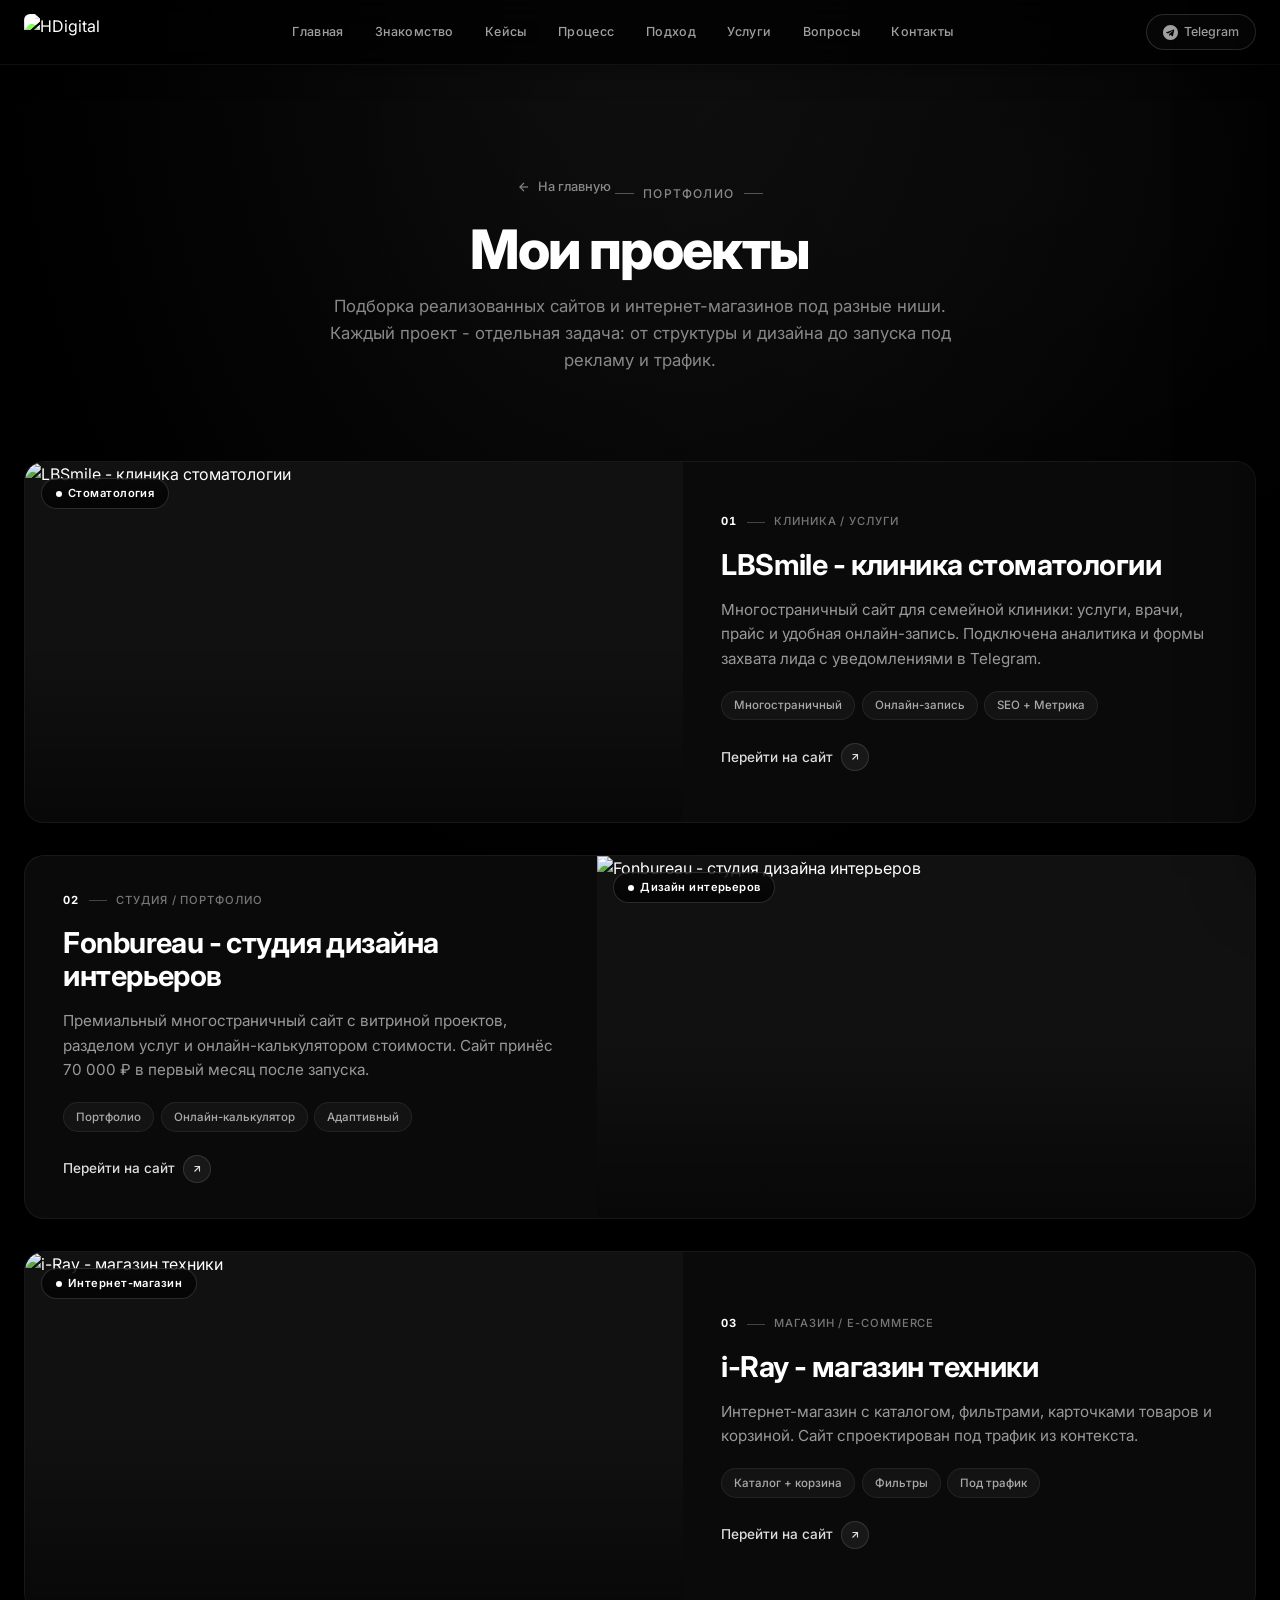
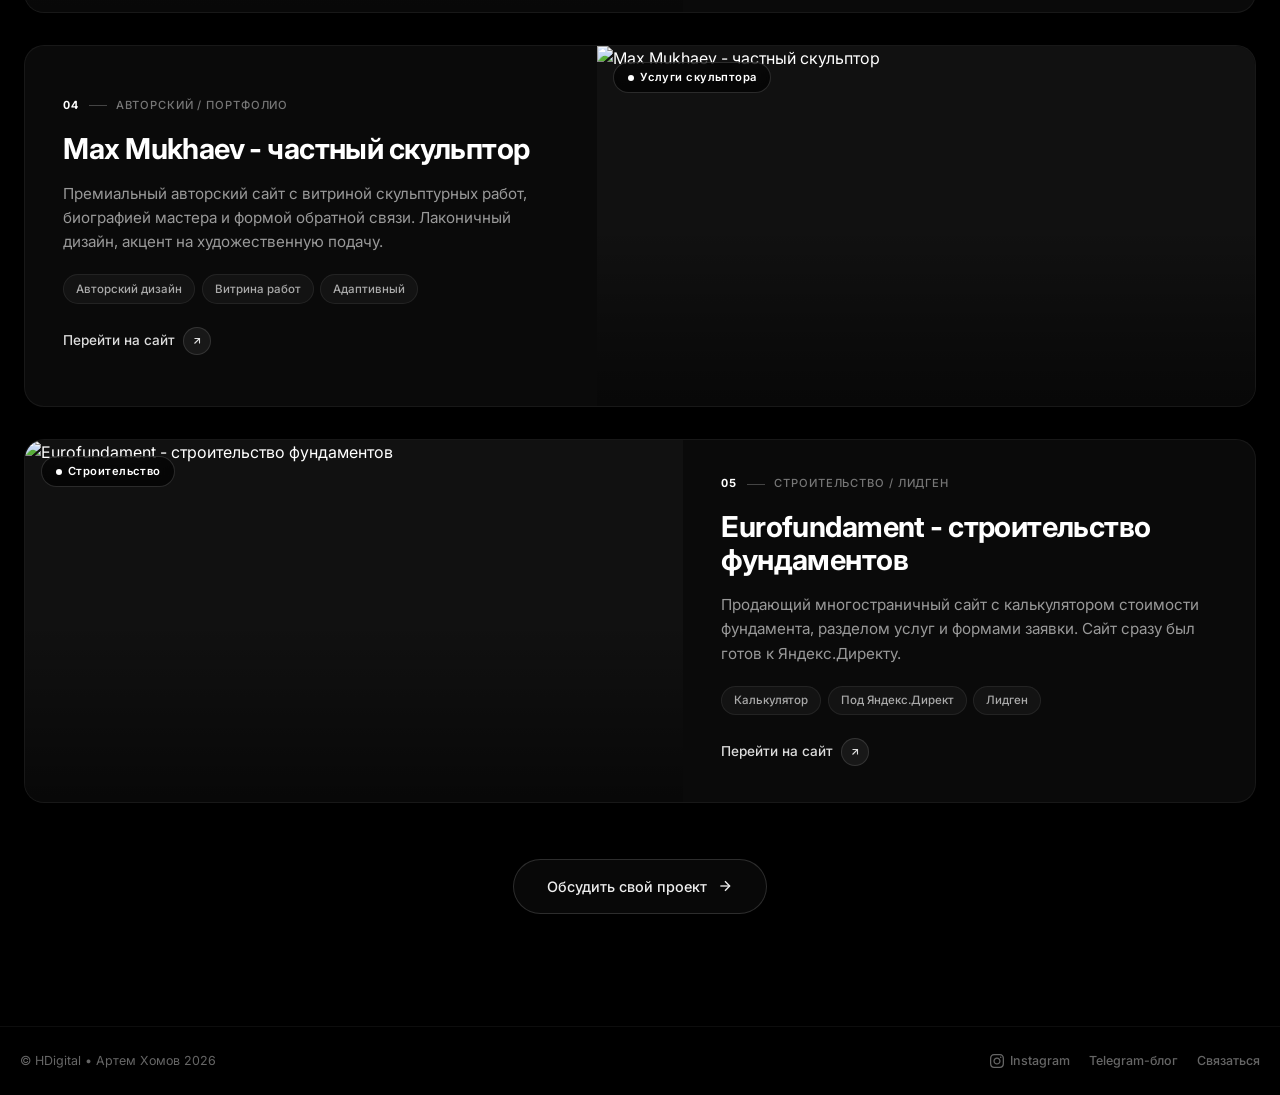
==== projects.html @ 10d36703 "Многостраничность, боковое меню, звёздный фон и правки - Стили и скрипты вынесены в общие styles.css" ====
<!DOCTYPE html>
<html lang="ru">
<head>
    <meta charset="UTF-8">
    <meta name="viewport" content="width=device-width, initial-scale=1.0, maximum-scale=5, viewport-fit=cover">
    <meta name="theme-color" content="#000000">
    <title>Мои проекты - HDigital | Артем Хомов</title>
    <meta name="description"
        content="Портфолио HDigital: реализованные сайты и интернет-магазины под рекламу и трафик. Стоматология, дизайн интерьеров, магазин техники, услуги и строительство.">
    <link rel="icon" type="image/jpeg" href="https://i.imgur.com/ctTN3R5.jpg">
    <link href="https://fonts.googleapis.com/css2?family=Inter:wght@300;400;500;600;700;800;900&display=swap"
        rel="stylesheet">
    <link rel="stylesheet" href="styles.css">
</head>
<body>
    <!-- Mouse glow -->
    <div class="mouse-glow" id="mouseGlow"></div>

    <!-- Header -->
    <header class="header scrolled" id="header">
        <div class="header-inner">
            <img src="https://i.imgur.com/ctTN3R5.jpg" alt="HDigital" class="logo-img" onclick="window.location.href='index.html'"
                loading="eager">
            <nav class="nav">
                <a class="nav-link" href="index.html#hero">Главная</a>
                <a class="nav-link" href="index.html#about">Знакомство</a>
                <a class="nav-link" href="projects.html">Кейсы</a>
                <a class="nav-link" href="index.html#process">Процесс</a>
                <a class="nav-link" href="index.html#approach">Подход</a>
                <a class="nav-link" href="index.html#services">Услуги</a>
                <a class="nav-link" href="index.html#faq">Вопросы</a>
                <a class="nav-link" href="index.html#contact">Контакты</a>
            </nav>
            <a href="https://t.me/aashtore" target="_blank" rel="noopener" class="header-tg">
                <svg width="15" height="15" viewBox="0 0 24 24" fill="currentColor">
                    <path
                        d="M12 0C5.373 0 0 5.373 0 12s5.373 12 12 12 12-5.373 12-12S18.627 0 12 0zm5.894 8.221l-1.97 9.28c-.145.658-.537.818-1.084.508l-3-2.21-1.446 1.394c-.14.18-.357.295-.6.295-.002 0-.003 0-.005 0l.213-3.054 5.56-5.022c.24-.213-.054-.334-.373-.121l-6.87 4.326-2.96-.924c-.64-.203-.658-.64.135-.954l11.566-4.458c.538-.196 1.006.128.832.938z" />
                </svg>
                Telegram
            </a>
            <button class="menu-btn" onclick="toggleMenu()" aria-label="Меню">
                <svg width="24" height="24" viewBox="0 0 24 24" fill="none" stroke="currentColor" stroke-width="2">
                    <line x1="3" y1="6" x2="21" y2="6" />
                    <line x1="3" y1="12" x2="21" y2="12" />
                    <line x1="3" y1="18" x2="21" y2="18" />
                </svg>
            </button>
        </div>
    </header>

    <!-- Боковая шторка-меню -->
    <div class="mobile-menu-overlay" id="mobileMenuOverlay" onclick="toggleMenu()"></div>
    <aside class="mobile-menu" id="mobileMenu">
        <div class="mobile-menu-head">
            <span class="mobile-menu-logo">HDigital</span>
            <button class="mobile-menu-close" onclick="toggleMenu()" aria-label="Закрыть меню">
                <svg width="20" height="20" viewBox="0 0 24 24" fill="none" stroke="currentColor" stroke-width="2">
                    <line x1="18" y1="6" x2="6" y2="18" />
                    <line x1="6" y1="6" x2="18" y2="18" />
                </svg>
            </button>
        </div>
        <nav class="mobile-menu-nav">
            <a class="mobile-nav-link" href="index.html#hero">Главная</a>
            <a class="mobile-nav-link" href="index.html#about">Знакомство</a>
            <a class="mobile-nav-link" href="projects.html">Кейсы</a>
            <a class="mobile-nav-link" href="index.html#process">Процесс</a>
            <a class="mobile-nav-link" href="index.html#approach">Подход</a>
            <a class="mobile-nav-link" href="index.html#services">Услуги</a>
            <a class="mobile-nav-link" href="index.html#faq">Вопросы</a>
            <a class="mobile-nav-link" href="index.html#contact">Контакты</a>
        </nav>
        <div class="mobile-menu-footer">
            <div class="mobile-menu-socials">
                <a href="https://t.me/aashtore" target="_blank" rel="noopener" class="mobile-menu-social-link" aria-label="Telegram-блог">
                    <svg width="18" height="18" viewBox="0 0 24 24" fill="currentColor">
                        <path d="M12 0C5.373 0 0 5.373 0 12s5.373 12 12 12 12-5.373 12-12S18.627 0 12 0zm5.894 8.221l-1.97 9.28c-.145.658-.537.818-1.084.508l-3-2.21-1.446 1.394c-.14.18-.357.295-.6.295-.002 0-.003 0-.005 0l.213-3.054 5.56-5.022c.24-.213-.054-.334-.373-.121l-6.87 4.326-2.96-.924c-.64-.203-.658-.64.135-.954l11.566-4.458c.538-.196 1.006.128.832.938z" />
                    </svg>
                </a>
                <a href="https://instagram.com/hdigital_ru" target="_blank" rel="noopener" class="mobile-menu-social-link" aria-label="Instagram">
                    <svg width="18" height="18" viewBox="0 0 24 24" fill="currentColor">
                        <path d="M12 2.163c3.204 0 3.584.012 4.85.07 3.252.148 4.771 1.691 4.919 4.919.058 1.265.069 1.645.069 4.849 0 3.205-.012 3.584-.069 4.849-.149 3.225-1.664 4.771-4.919 4.919-1.266.058-1.644.07-4.85.07-3.204 0-3.584-.012-4.849-.07-3.26-.149-4.771-1.699-4.919-4.92-.058-1.265-.07-1.644-.07-4.849 0-3.204.013-3.583.07-4.849.149-3.227 1.664-4.771 4.919-4.919 1.266-.057 1.645-.069 4.849-.069zm0-2.163c-3.259 0-3.667.014-4.947.072-4.358.2-6.78 2.618-6.98 6.98-.059 1.281-.073 1.689-.073 4.948 0 3.259.014 3.668.072 4.948.2 4.358 2.618 6.78 6.98 6.98 1.281.058 1.689.072 4.948.072 3.259 0 3.668-.014 4.948-.072 4.354-.2 6.782-2.618 6.979-6.98.059-1.28.073-1.689.073-4.948 0-3.259-.014-3.667-.072-4.947-.196-4.354-2.617-6.78-6.979-6.98-1.281-.059-1.69-.073-4.949-.073zm0 5.838c-3.403 0-6.162 2.759-6.162 6.162s2.759 6.163 6.162 6.163 6.162-2.759 6.162-6.163c0-3.403-2.759-6.162-6.162-6.162zm0 10.162c-2.209 0-4-1.79-4-4 0-2.209 1.791-4 4-4s4 1.791 4 4c0 2.21-1.791 4-4 4zm6.406-11.845c-.796 0-1.441.645-1.441 1.44s.645 1.44 1.441 1.44c.795 0 1.439-.645 1.439-1.44s-.644-1.44-1.439-1.44z" />
                    </svg>
                </a>
                <a href="https://t.me/Skiwh" target="_blank" rel="noopener" class="mobile-menu-social-link" aria-label="Связаться">
                    <svg width="18" height="18" viewBox="0 0 24 24" fill="none" stroke="currentColor" stroke-width="2">
                        <path d="M21 11.5a8.38 8.38 0 0 1-.9 3.8 8.5 8.5 0 0 1-7.6 4.7 8.38 8.38 0 0 1-3.8-.9L3 21l1.9-5.7a8.38 8.38 0 0 1-.9-3.8 8.5 8.5 0 0 1 4.7-7.6 8.38 8.38 0 0 1 3.8-.9h.5a8.48 8.48 0 0 1 8 8v.5z" />
                    </svg>
                </a>
            </div>
            <a href="mailto:info@hdigital.ru" class="mobile-menu-email">info@hdigital.ru</a>
        </div>
    </aside>

    <!-- Page hero -->
    <section class="page-hero">
        <div class="container">
            <a href="index.html" class="page-back">
                <svg width="14" height="14" viewBox="0 0 24 24" fill="none" stroke="currentColor" stroke-width="2">
                    <line x1="19" y1="12" x2="5" y2="12" />
                    <polyline points="12 19 5 12 12 5" />
                </svg>
                На главную
            </a>
            <div class="section-label" style="justify-content:center"><span class="section-label-line"></span>ПОРТФОЛИО<span class="section-label-line"></span></div>
            <h1 class="page-hero-title">Мои проекты</h1>
            <p class="page-hero-sub">Подборка реализованных сайтов и интернет-магазинов под разные ниши. Каждый проект -
                отдельная задача: от структуры и дизайна до запуска под рекламу и трафик.</p>
        </div>
    </section>

    <!-- Все проекты -->
    <section class="projects-page-section">
        <div class="container">
            <div class="projects-list">
                <!-- 01 - lbsmile.ru -->
                <div class="project-card reveal">
                    <div class="project-inner">
                        <div class="project-image-wrap">
                            <span class="project-badge"><span class="project-badge-dot"></span>Стоматология</span>
                            <img class="project-image"
                                src="https://s.wordpress.com/mshots/v1/https%3A%2F%2Flbsmile.ru?w=1200&h=800"
                                alt="LBSmile - клиника стоматологии" loading="lazy"
                                onerror="this.onerror=null;this.src='https://image.thum.io/get/width/1200/crop/800/https://lbsmile.ru';">
                            <div class="project-image-shade"></div>
                        </div>
                        <div class="project-content">
                            <div class="project-meta">
                                <span class="project-meta-num">01</span>
                                <span class="project-meta-sep"></span>
                                <span>Клиника / Услуги</span>
                            </div>
                            <h3 class="project-title">LBSmile - клиника стоматологии</h3>
                            <p class="project-desc">Многостраничный сайт для семейной клиники: услуги, врачи, прайс
                                и удобная онлайн-запись. Подключена аналитика и формы захвата лида с уведомлениями
                                в Telegram.</p>
                            <div class="project-tags">
                                <span class="project-tag">Многостраничный</span>
                                <span class="project-tag">Онлайн-запись</span>
                                <span class="project-tag">SEO + Метрика</span>
                            </div>
                            <a class="project-link" href="https://lbsmile.ru/" target="_blank" rel="noopener">
                                Перейти на сайт
                                <span class="project-link-icon">
                                    <svg width="12" height="12" viewBox="0 0 24 24" fill="none" stroke="currentColor"
                                        stroke-width="2.2">
                                        <line x1="7" y1="17" x2="17" y2="7" />
                                        <polyline points="7 7 17 7 17 17" />
                                    </svg>
                                </span>
                            </a>
                        </div>
                    </div>
                </div>

                <!-- 02 - fonbureau.com -->
                <div class="project-card reveal">
                    <div class="project-inner">
                        <div class="project-image-wrap">
                            <span class="project-badge"><span class="project-badge-dot"></span>Дизайн интерьеров</span>
                            <img class="project-image"
                                src="https://i.imgur.com/D9SFcYH.jpg"
                                alt="Fonbureau - студия дизайна интерьеров" loading="lazy">
                            <div class="project-image-shade"></div>
                        </div>
                        <div class="project-content">
                            <div class="project-meta">
                                <span class="project-meta-num">02</span>
                                <span class="project-meta-sep"></span>
                                <span>Студия / Портфолио</span>
                            </div>
                            <h3 class="project-title">Fonbureau - студия дизайна интерьеров</h3>
                            <p class="project-desc">Премиальный многостраничный сайт с витриной проектов, разделом услуг
                                и онлайн-калькулятором стоимости. Сайт принёс 70 000 ₽ в первый месяц после запуска.</p>
                            <div class="project-tags">
                                <span class="project-tag">Портфолио</span>
                                <span class="project-tag">Онлайн-калькулятор</span>
                                <span class="project-tag">Адаптивный</span>
                            </div>
                            <a class="project-link" href="https://fonbureau.com/" target="_blank" rel="noopener">
                                Перейти на сайт
                                <span class="project-link-icon">
                                    <svg width="12" height="12" viewBox="0 0 24 24" fill="none" stroke="currentColor"
                                        stroke-width="2.2">
                                        <line x1="7" y1="17" x2="17" y2="7" />
                                        <polyline points="7 7 17 7 17 17" />
                                    </svg>
                                </span>
                            </a>
                        </div>
                    </div>
                </div>

                <!-- 03 - i-ray.ru -->
                <div class="project-card reveal">
                    <div class="project-inner">
                        <div class="project-image-wrap">
                            <span class="project-badge"><span class="project-badge-dot"></span>Интернет-магазин</span>
                            <img class="project-image"
                                src="https://s.wordpress.com/mshots/v1/https%3A%2F%2Fi-ray.ru?w=1200&h=800"
                                alt="i-Ray - магазин техники" loading="lazy"
                                onerror="this.onerror=null;this.src='https://image.thum.io/get/width/1200/crop/800/https://i-ray.ru';">
                            <div class="project-image-shade"></div>
                        </div>
                        <div class="project-content">
                            <div class="project-meta">
                                <span class="project-meta-num">03</span>
                                <span class="project-meta-sep"></span>
                                <span>Магазин / E-commerce</span>
                            </div>
                            <h3 class="project-title">i-Ray - магазин техники</h3>
                            <p class="project-desc">Интернет-магазин с каталогом, фильтрами, карточками товаров
                                и корзиной. Сайт спроектирован под трафик из контекста.</p>
                            <div class="project-tags">
                                <span class="project-tag">Каталог + корзина</span>
                                <span class="project-tag">Фильтры</span>
                                <span class="project-tag">Под трафик</span>
                            </div>
                            <a class="project-link" href="https://i-ray.ru/" target="_blank" rel="noopener">
                                Перейти на сайт
                                <span class="project-link-icon">
                                    <svg width="12" height="12" viewBox="0 0 24 24" fill="none" stroke="currentColor"
                                        stroke-width="2.2">
                                        <line x1="7" y1="17" x2="17" y2="7" />
                                        <polyline points="7 7 17 7 17 17" />
                                    </svg>
                                </span>
                            </a>
                        </div>
                    </div>
                </div>

                <!-- 04 - maxmukhaev.com -->
                <div class="project-card reveal">
                    <div class="project-inner">
                        <div class="project-image-wrap">
                            <span class="project-badge"><span class="project-badge-dot"></span>Услуги скульптора</span>
                            <img class="project-image"
                                src="https://s.wordpress.com/mshots/v1/https%3A%2F%2Fmaxmukhaev.com?w=1200&h=800"
                                alt="Max Mukhaev - частный скульптор" loading="lazy"
                                onerror="this.onerror=null;this.src='https://image.thum.io/get/width/1200/crop/800/https://maxmukhaev.com';">
                            <div class="project-image-shade"></div>
                        </div>
                        <div class="project-content">
                            <div class="project-meta">
                                <span class="project-meta-num">04</span>
                                <span class="project-meta-sep"></span>
                                <span>Авторский / Портфолио</span>
                            </div>
                            <h3 class="project-title">Max Mukhaev - частный скульптор</h3>
                            <p class="project-desc">Премиальный авторский сайт с витриной скульптурных работ,
                                биографией мастера и формой обратной связи. Лаконичный дизайн, акцент на художественную
                                подачу.</p>
                            <div class="project-tags">
                                <span class="project-tag">Авторский дизайн</span>
                                <span class="project-tag">Витрина работ</span>
                                <span class="project-tag">Адаптивный</span>
                            </div>
                            <a class="project-link" href="https://maxmukhaev.com/" target="_blank" rel="noopener">
                                Перейти на сайт
                                <span class="project-link-icon">
                                    <svg width="12" height="12" viewBox="0 0 24 24" fill="none" stroke="currentColor"
                                        stroke-width="2.2">
                                        <line x1="7" y1="17" x2="17" y2="7" />
                                        <polyline points="7 7 17 7 17 17" />
                                    </svg>
                                </span>
                            </a>
                        </div>
                    </div>
                </div>

                <!-- 05 - eurofundament.ru -->
                <div class="project-card reveal">
                    <div class="project-inner">
                        <div class="project-image-wrap">
                            <span class="project-badge"><span class="project-badge-dot"></span>Строительство</span>
                            <img class="project-image"
                                src="https://s.wordpress.com/mshots/v1/https%3A%2F%2Feurofundament.ru?w=1200&h=800"
                                alt="Eurofundament - строительство фундаментов" loading="lazy"
                                onerror="this.onerror=null;this.src='https://image.thum.io/get/width/1200/crop/800/https://eurofundament.ru';">
                            <div class="project-image-shade"></div>
                        </div>
                        <div class="project-content">
                            <div class="project-meta">
                                <span class="project-meta-num">05</span>
                                <span class="project-meta-sep"></span>
                                <span>Строительство / Лидген</span>
                            </div>
                            <h3 class="project-title">Eurofundament - строительство фундаментов</h3>
                            <p class="project-desc">Продающий многостраничный сайт с калькулятором стоимости фундамента,
                                разделом услуг и формами заявки. Сайт сразу был готов к Яндекс.Директу.</p>
                            <div class="project-tags">
                                <span class="project-tag">Калькулятор</span>
                                <span class="project-tag">Под Яндекс.Директ</span>
                                <span class="project-tag">Лидген</span>
                            </div>
                            <a class="project-link" href="https://eurofundament.ru/" target="_blank" rel="noopener">
                                Перейти на сайт
                                <span class="project-link-icon">
                                    <svg width="12" height="12" viewBox="0 0 24 24" fill="none" stroke="currentColor"
                                        stroke-width="2.2">
                                        <line x1="7" y1="17" x2="17" y2="7" />
                                        <polyline points="7 7 17 7 17 17" />
                                    </svg>
                                </span>
                            </a>
                        </div>
                    </div>
                </div>
            </div>

            <div class="cases-all-wrap reveal">
                <a href="https://t.me/Skiwh" target="_blank" rel="noopener" class="cases-all-btn">
                    Обсудить свой проект
                    <svg width="16" height="16" viewBox="0 0 24 24" fill="none" stroke="currentColor" stroke-width="2">
                        <line x1="5" y1="12" x2="19" y2="12" />
                        <polyline points="12 5 19 12 12 19" />
                    </svg>
                </a>
            </div>
        </div>
    </section>

    <!-- Footer -->
    <footer class="footer">
        <div class="footer-inner">
            <div class="footer-copy">© HDigital • Артем Хомов 2026</div>
            <div class="footer-links">
                <a href="https://instagram.com/hdigital_ru" target="_blank" rel="noopener" class="footer-link">
                    <svg width="14" height="14" viewBox="0 0 24 24" fill="currentColor">
                        <path
                            d="M12 2.163c3.204 0 3.584.012 4.85.07 3.252.148 4.771 1.691 4.919 4.919.058 1.265.069 1.645.069 4.849 0 3.205-.012 3.584-.069 4.849-.149 3.225-1.664 4.771-4.919 4.919-1.266.058-1.644.07-4.85.07-3.204 0-3.584-.012-4.849-.07-3.26-.149-4.771-1.699-4.919-4.92-.058-1.265-.07-1.644-.07-4.849 0-3.204.013-3.583.07-4.849.149-3.227 1.664-4.771 4.919-4.919 1.266-.057 1.645-.069 4.849-.069zm0-2.163c-3.259 0-3.667.014-4.947.072-4.358.2-6.78 2.618-6.98 6.98-.059 1.281-.073 1.689-.073 4.948 0 3.259.014 3.668.072 4.948.2 4.358 2.618 6.78 6.98 6.98 1.281.058 1.689.072 4.948.072 3.259 0 3.668-.014 4.948-.072 4.354-.2 6.782-2.618 6.979-6.98.059-1.28.073-1.689.073-4.948 0-3.259-.014-3.667-.072-4.947-.196-4.354-2.617-6.78-6.979-6.98-1.281-.059-1.69-.073-4.949-.073zm0 5.838c-3.403 0-6.162 2.759-6.162 6.162s2.759 6.163 6.162 6.163 6.162-2.759 6.162-6.163c0-3.403-2.759-6.162-6.162-6.162zm0 10.162c-2.209 0-4-1.79-4-4 0-2.209 1.791-4 4-4s4 1.791 4 4c0 2.21-1.791 4-4 4zm6.406-11.845c-.796 0-1.441.645-1.441 1.44s.645 1.44 1.441 1.44c.795 0 1.439-.645 1.439-1.44s-.644-1.44-1.439-1.44z" />
                    </svg>
                    Instagram
                </a>
                <a href="https://t.me/aashtore" target="_blank" rel="noopener" class="footer-link">Telegram-блог</a>
                <a href="https://t.me/Skiwh" target="_blank" rel="noopener" class="footer-link">Связаться</a>
            </div>
        </div>
    </footer>

    <script src="script.js"></script>
</body>
</html>
---- styles.css ----
:root {
    --bg: #000000;
    --bg2: #0a0a0a;
    --surface: rgba(18, 18, 18, 0.7);
    --border: rgba(255, 255, 255, 0.08);
    --border-hover: rgba(255, 255, 255, 0.25);
    --text: #ffffff;
    --text-secondary: #a0a0a0;
    --text-muted: #6b6b6b;
    --accent: #ffffff;
    --radius: 1.25rem;
    --radius-sm: 0.75rem;
    --transition: 0.5s cubic-bezier(0.22, 0.61, 0.36, 1);
    --transition-fast: 0.3s cubic-bezier(0.4, 0, 0.2, 1);
}

* {
    margin: 0;
    padding: 0;
    box-sizing: border-box;
    -webkit-tap-highlight-color: transparent;
}
html {
    scroll-behavior: smooth;
    scrollbar-width: thin;
    scrollbar-color: #333 var(--bg);
}
body {
    font-family: 'Inter', -apple-system, BlinkMacSystemFont, sans-serif;
    -webkit-font-smoothing: antialiased;
    background-color: var(--bg);
    color: var(--text);
    overflow-x: hidden;
    line-height: 1.6;
    background-image: radial-gradient(ellipse at 50% 0%, rgba(40, 40, 40, 0.35) 0%, transparent 70%),
        radial-gradient(ellipse at 80% 20%, rgba(255, 255, 255, 0.02) 0%, transparent 50%);
    background-attachment: fixed;
    -webkit-tap-highlight-color: transparent;
}
a, button, input, select, textarea {
    -webkit-tap-highlight-color: transparent;
    outline: none;
}
a:focus, button:focus, input:focus, select:focus, textarea:focus {
    outline: none;
}
::selection {
    background: rgba(255, 255, 255, 0.2);
    color: #fff;
}
::-webkit-scrollbar {
    width: 4px;
}
::-webkit-scrollbar-track {
    background: #000;
}
::-webkit-scrollbar-thumb {
    background: #333;
    border-radius: 4px;
}
::-webkit-scrollbar-thumb:hover {
    background: #555;
}
a,
button {
    transition: var(--transition-fast);
    text-decoration: none;
    cursor: pointer;
    font-family: inherit;
    color: inherit;
}
img {
    max-width: 100%;
    height: auto;
    display: block;
}

/* ============ KEYFRAMES ============ */
@keyframes fadeInUp {
    from { opacity: 0; transform: translateY(50px); }
    to { opacity: 1; transform: translateY(0); }
}
@keyframes fadeInDown {
    from { opacity: 0; transform: translateY(-30px); }
    to { opacity: 1; transform: translateY(0); }
}
@keyframes fadeIn {
    from { opacity: 0; }
    to { opacity: 1; }
}
@keyframes pulseDot {
    0%, 100% { opacity: 0.4; transform: scale(1); }
    50% { opacity: 1; transform: scale(1.6); }
}
@keyframes floatSlow {
    0%, 100% { transform: translateY(0px); }
    50% { transform: translateY(-12px); }
}
@keyframes floatSlowRotate {
    0%, 100% { transform: translateY(0px) rotate(0deg); }
    33% { transform: translateY(-18px) rotate(5deg); }
    66% { transform: translateY(-6px) rotate(-3deg); }
}
@keyframes borderPulse {
    0%, 100% { border-color: rgba(255, 255, 255, 0.1); }
    50% { border-color: rgba(255, 255, 255, 0.35); }
}
@keyframes widthGrow {
    from { width: 0%; }
    to { width: 100%; }
}
@keyframes dotBounce {
    0%, 100% { transform: translateY(0) translateX(-50%); opacity: 0.6; }
    50% { transform: translateY(16px) translateX(-50%); opacity: 1; }
}
@keyframes textGlitch {
    0%, 100% { text-shadow: none; }
    92% { text-shadow: none; }
    93% { text-shadow: -2px 0 #fff, 2px 0 rgba(255, 255, 255, 0.3); }
    94% { text-shadow: 2px 0 #fff, -2px 0 rgba(255, 255, 255, 0.3); }
    95% { text-shadow: none; }
}
@keyframes subtlePulse {
    0%, 100% { transform: scale(1); }
    50% { transform: scale(1.01); }
}

/* ============ HEADER ============ */
.header {
    position: fixed;
    top: 0;
    left: 0;
    right: 0;
    z-index: 10000;
    background: rgba(0, 0, 0, 0.75);
    backdrop-filter: blur(32px);
    -webkit-backdrop-filter: blur(32px);
    border-bottom: 1px solid rgba(255, 255, 255, 0.06);
    transition: all 0.4s ease;
    box-shadow: 0 10px 30px -10px rgba(0, 0, 0, 0.5);
}
.header.scrolled {
    background: rgba(0, 0, 0, 0.92);
    border-bottom-color: rgba(255, 255, 255, 0.12);
    box-shadow: 0 15px 35px -10px rgba(0, 0, 0, 0.7);
}
.header-inner {
    max-width: 1400px;
    margin: 0 auto;
    padding: 0 1.5rem;
    display: flex;
    align-items: center;
    justify-content: space-between;
    height: 64px;
}
.logo-img {
    height: 36px;
    width: auto;
    border-radius: 6px;
    cursor: pointer;
    transition: all 0.3s;
    mix-blend-mode: screen;
    filter: brightness(1.4) contrast(1.15);
}
.logo-img:hover {
    transform: scale(1.08);
    filter: brightness(1.7) contrast(1.25);
}
.nav {
    display: none;
    align-items: center;
    gap: 0.15rem;
}
@media (min-width: 1024px) {
    .nav { display: flex; }
}
.nav-link {
    padding: 0.45rem 0.9rem;
    font-size: 0.78rem;
    color: var(--text-secondary);
    position: relative;
    background: none;
    border: none;
    letter-spacing: 0.03em;
    font-weight: 500;
    white-space: nowrap;
    transition: color 0.3s, background 0.3s;
    border-radius: 9999px;
}
.nav-link:hover {
    color: #fff;
    background: rgba(255, 255, 255, 0.04);
}
.nav-link::after {
    content: '';
    position: absolute;
    bottom: 2px;
    left: 0.9rem;
    right: 0.9rem;
    height: 1.5px;
    background: #fff;
    transform: scaleX(0);
    transition: transform 0.4s cubic-bezier(0.22, 0.61, 0.36, 1);
    transform-origin: left;
}
.nav-link:hover::after {
    transform: scaleX(1);
}
.header-tg {
    display: none;
    align-items: center;
    gap: 0.4rem;
    font-size: 0.78rem;
    color: var(--text-secondary);
    font-weight: 500;
    padding: 0.45rem 1rem;
    border-radius: 9999px;
    border: 1px solid rgba(255, 255, 255, 0.15);
    transition: all 0.3s;
    background: rgba(255, 255, 255, 0.02);
}
.header-tg:hover {
    color: #fff;
    border-color: rgba(255, 255, 255, 0.5);
    background: rgba(255, 255, 255, 0.06);
}
@media (min-width: 768px) {
    .header-tg { display: flex; }
}
.menu-btn {
    display: block;
    padding: 0.5rem;
    color: #fff;
    background: none;
    border: none;
    cursor: pointer;
    border-radius: 10px;
    transition: background 0.3s;
}
.menu-btn:hover {
    background: rgba(255, 255, 255, 0.06);
}
@media (min-width: 1024px) {
    .menu-btn { display: none; }
}

/* ============ БОКОВАЯ ШТОРКА-МЕНЮ (в духе belozerovweb) ============ */
.mobile-menu-overlay {
    position: fixed;
    inset: 0;
    background: rgba(0, 0, 0, 0.55);
    backdrop-filter: blur(4px);
    -webkit-backdrop-filter: blur(4px);
    z-index: 10000;
    opacity: 0;
    visibility: hidden;
    transition: opacity 0.45s ease, visibility 0.45s;
}
.mobile-menu-overlay.open {
    opacity: 1;
    visibility: visible;
}
.mobile-menu {
    position: fixed;
    top: 0;
    right: 0;
    bottom: 0;
    width: 300px;
    max-width: 86vw;
    background: rgba(8, 8, 8, 0.98);
    backdrop-filter: saturate(180%) blur(24px);
    -webkit-backdrop-filter: saturate(180%) blur(24px);
    border-left: 1px solid rgba(255, 255, 255, 0.08);
    z-index: 10001;
    transform: translateX(100%);
    transition: transform 0.55s cubic-bezier(0.22, 0.61, 0.36, 1);
    display: flex;
    flex-direction: column;
    padding: 1.5rem 1.6rem 1.8rem;
    box-shadow: -30px 0 70px -25px rgba(0, 0, 0, 0.8);
    will-change: transform;
}
.mobile-menu.open {
    transform: translateX(0);
}
.mobile-menu-head {
    display: flex;
    align-items: center;
    justify-content: space-between;
    margin-bottom: 2rem;
    padding-bottom: 1.2rem;
    border-bottom: 1px solid rgba(255, 255, 255, 0.06);
}
.mobile-menu-logo {
    font-size: 1rem;
    font-weight: 700;
    letter-spacing: 0.04em;
    color: #fff;
}
.mobile-menu-close {
    width: 38px;
    height: 38px;
    display: flex;
    align-items: center;
    justify-content: center;
    background: rgba(255, 255, 255, 0.05);
    border: 1px solid rgba(255, 255, 255, 0.12);
    border-radius: 50%;
    color: #fff;
    cursor: pointer;
    transition: all 0.3s;
}
.mobile-menu-close:hover {
    background: rgba(255, 255, 255, 0.12);
    border-color: rgba(255, 255, 255, 0.3);
    transform: rotate(90deg);
}
.mobile-menu-nav {
    display: flex;
    flex-direction: column;
    gap: 0.3rem;
    flex: 1;
}
.mobile-nav-link {
    background: none;
    border: none;
    font-size: 1.05rem;
    font-weight: 500;
    color: #ccc;
    text-align: left;
    letter-spacing: -0.01em;
    cursor: pointer;
    padding: 0.65rem 0.5rem;
    width: 100%;
    border-radius: 10px;
    opacity: 0;
    transform: translateX(25px);
    transition: opacity 0.5s ease, transform 0.5s cubic-bezier(0.22, 0.61, 0.36, 1), color 0.3s, background 0.3s;
    will-change: transform, opacity;
    display: flex;
    align-items: center;
    gap: 0.6rem;
    text-decoration: none;
}
.mobile-nav-link::before {
    content: '';
    width: 5px;
    height: 5px;
    border-radius: 50%;
    background: #555;
    transition: all 0.3s;
    flex-shrink: 0;
}
.mobile-nav-link:hover {
    color: #fff;
    background: rgba(255, 255, 255, 0.04);
}
.mobile-nav-link:hover::before {
    background: #fff;
    transform: scale(1.4);
}
.mobile-menu.open .mobile-nav-link {
    opacity: 1;
    transform: translateX(0);
}
.mobile-menu.open .mobile-nav-link:nth-child(1) { transition-delay: 0.06s; }
.mobile-menu.open .mobile-nav-link:nth-child(2) { transition-delay: 0.11s; }
.mobile-menu.open .mobile-nav-link:nth-child(3) { transition-delay: 0.16s; }
.mobile-menu.open .mobile-nav-link:nth-child(4) { transition-delay: 0.21s; }
.mobile-menu.open .mobile-nav-link:nth-child(5) { transition-delay: 0.26s; }
.mobile-menu.open .mobile-nav-link:nth-child(6) { transition-delay: 0.31s; }
.mobile-menu.open .mobile-nav-link:nth-child(7) { transition-delay: 0.36s; }
.mobile-menu.open .mobile-nav-link:nth-child(8) { transition-delay: 0.41s; }
.mobile-menu-footer {
    display: flex;
    flex-direction: column;
    gap: 0.9rem;
    margin-top: 1.5rem;
    padding-top: 1.4rem;
    border-top: 1px solid rgba(255, 255, 255, 0.06);
    opacity: 0;
    transition: opacity 0.5s ease 0.4s;
}
.mobile-menu.open .mobile-menu-footer {
    opacity: 1;
}
.mobile-menu-socials {
    display: flex;
    gap: 0.8rem;
}
.mobile-menu-social-link {
    display: flex;
    align-items: center;
    justify-content: center;
    width: 40px;
    height: 40px;
    border-radius: 50%;
    background: rgba(255, 255, 255, 0.04);
    color: #aaa;
    transition: all 0.3s;
    border: 1px solid rgba(255, 255, 255, 0.08);
}
.mobile-menu-social-link:hover {
    background: #fff;
    color: #000;
    border-color: #fff;
    transform: translateY(-3px);
}
.mobile-menu-email {
    font-size: 0.82rem;
    color: #888;
    text-decoration: none;
    transition: color 0.3s;
}
.mobile-menu-email:hover {
    color: #fff;
}

/* ============ HERO ============ */
.hero {
    min-height: 88vh;
    display: flex;
    align-items: center;
    justify-content: center;
    padding: 6rem 1.25rem 3rem;
    position: relative;
    overflow: hidden;
}
@media (min-width: 768px) {
    .hero {
        min-height: 90vh;
        padding: 7rem 1.5rem 4rem;
    }
}
@media (min-width: 1024px) {
    .hero { min-height: 92vh; }
}
#threejs-container {
    position: absolute;
    inset: 0;
    z-index: 1;
    pointer-events: none;
}
.hero-grid-bg {
    position: absolute;
    inset: 0;
    background:
        linear-gradient(rgba(255, 255, 255, 0.018) 1px, transparent 1px),
        linear-gradient(90deg, rgba(255, 255, 255, 0.018) 1px, transparent 1px);
    background-size: 80px 80px;
    z-index: 2;
    pointer-events: none;
    animation: fadeIn 1.5s ease-out;
}
.hero-content {
    max-width: 1100px;
    margin: 0 auto;
    width: 100%;
    position: relative;
    z-index: 10;
    pointer-events: auto;
    text-align: center;
}
.hero-inner {
    max-width: 900px;
    margin: 0 auto;
    display: flex;
    flex-direction: column;
    align-items: center;
    text-align: center;
}
.hero-badge {
    display: inline-flex;
    align-items: center;
    gap: 0.5rem;
    padding: 0.4rem 1rem;
    border-radius: 9999px;
    background: rgba(255, 255, 255, 0.03);
    border: 1px solid rgba(255, 255, 255, 0.1);
    backdrop-filter: blur(8px);
    margin-bottom: 1.5rem;
    animation: fadeInDown 0.9s ease-out;
}
.hero-badge-dot {
    width: 6px;
    height: 6px;
    background: #fff;
    border-radius: 50%;
    animation: pulseDot 2.5s ease-in-out infinite;
}
.hero-badge-text {
    font-size: 0.78rem;
    color: #c0c0c0;
    letter-spacing: 0.07em;
    font-weight: 500;
}
@media (min-width: 640px) {
    .hero-badge-text { font-size: 0.85rem; }
}
.hero-title {
    font-size: 2.2rem;
    font-weight: 800;
    line-height: 0.98;
    margin-bottom: 1rem;
    letter-spacing: -0.04em;
    animation: fadeInUp 1s ease-out;
    text-align: center;
}
@media (min-width: 640px) {
    .hero-title { font-size: 2.8rem; }
}
@media (min-width: 768px) {
    .hero-title { font-size: 3.6rem; margin-bottom: 1.25rem; }
}
@media (min-width: 1024px) {
    .hero-title { font-size: 4.4rem; }
}
@media (min-width: 1400px) {
    .hero-title { font-size: 5rem; }
}
.hero-title-gray {
    display: block;
    color: #5a5a5a;
    transition: color 0.6s;
}
.hero-title-gray:hover { color: #8a8a8a; }
.hero-title-white {
    display: inline-block;
    color: #fff;
    margin-top: 0.15rem;
    position: relative;
    animation: textGlitch 8s infinite;
}
@media (min-width: 768px) {
    .hero-title-white { margin-top: 0.3rem; }
}
.hero-title-line {
    position: absolute;
    bottom: -6px;
    left: 0;
    height: 3px;
    background: #fff;
    border-radius: 9999px;
    animation: widthGrow 1.4s ease-out 0.6s forwards;
    width: 0;
}
@media (min-width: 768px) {
    .hero-title-line { bottom: -8px; height: 4px; }
}
.hero-subtitle {
    font-size: 0.9rem;
    color: var(--text-secondary);
    max-width: 38rem;
    margin: 0 auto 2rem;
    line-height: 1.7;
    animation: fadeInUp 1s ease-out 0.2s both;
    text-align: center;
}
@media (min-width: 640px) {
    .hero-subtitle { font-size: 1rem; }
}
@media (min-width: 768px) {
    .hero-subtitle { font-size: 1.1rem; max-width: 42rem; margin-bottom: 2.5rem; }
}
.hero-subtitle-free {
    color: #fff;
    font-weight: 600;
    position: relative;
    cursor: default;
    transition: all 0.3s;
    border-bottom: 1px dashed rgba(255, 255, 255, 0.3);
}
.hero-subtitle-free:hover { border-bottom-color: #fff; }
.hero-buttons {
    display: flex;
    flex-direction: column;
    gap: 0.75rem;
    justify-content: center;
    align-items: center;
    animation: fadeInUp 1s ease-out 0.4s both;
}
@media (min-width: 640px) {
    .hero-buttons { flex-direction: row; gap: 1rem; }
}
.btn-primary {
    display: inline-flex;
    align-items: center;
    justify-content: center;
    gap: 0.6rem;
    padding: 0.85rem 1.6rem;
    background: #fff;
    color: #000;
    font-weight: 600;
    border-radius: 9999px;
    border: none;
    cursor: pointer;
    font-size: 0.9rem;
    transition: all 0.5s;
    position: relative;
    overflow: hidden;
    letter-spacing: -0.01em;
    animation: subtlePulse 2s infinite;
}
@media (min-width: 640px) {
    .btn-primary { padding: 0.95rem 2rem; font-size: 0.95rem; }
}
.btn-primary:hover {
    background: #e0e0e0;
    transform: translateY(-3px);
    box-shadow: 0 22px 55px -15px rgba(255, 255, 255, 0.35);
    animation: none;
}
.btn-primary:active { transform: scale(0.97); }
.btn-primary svg { transition: all 0.5s; flex-shrink: 0; }
.btn-primary:hover svg { transform: rotate(12deg) scale(1.1); }
.btn-secondary {
    display: inline-flex;
    align-items: center;
    justify-content: center;
    padding: 0.85rem 1.6rem;
    background: transparent;
    color: #fff;
    font-weight: 500;
    border-radius: 9999px;
    border: 1px solid rgba(255, 255, 255, 0.2);
    cursor: pointer;
    font-size: 0.9rem;
    transition: all 0.5s;
    gap: 0.4rem;
}
@media (min-width: 640px) {
    .btn-secondary { padding: 0.95rem 2rem; font-size: 0.95rem; }
}
.btn-secondary:hover {
    background: rgba(255, 255, 255, 0.04);
    border-color: rgba(255, 255, 255, 0.5);
    box-shadow: 0 15px 40px -15px rgba(255, 255, 255, 0.15);
}
.btn-secondary svg { transition: transform 0.4s; }
.btn-secondary:hover svg { transform: translateY(3px); }
.scroll-indicator {
    position: absolute;
    bottom: 1.5rem;
    left: 50%;
    transform: translateX(-50%);
    display: none;
    flex-direction: column;
    align-items: center;
    gap: 0.5rem;
    z-index: 10;
}
@media (min-width: 768px) {
    .scroll-indicator { display: flex; }
}
.scroll-text {
    font-size: 0.65rem;
    color: var(--text-muted);
    letter-spacing: 0.1em;
    text-transform: uppercase;
}
.scroll-mouse {
    width: 20px;
    height: 32px;
    border: 2px solid #3a3a3a;
    border-radius: 9999px;
    display: flex;
    justify-content: center;
    padding-top: 6px;
}
.scroll-dot {
    width: 4px;
    height: 8px;
    background: #fff;
    border-radius: 9999px;
    animation: dotBounce 1.8s ease-in-out infinite;
}

/* ============ SECTIONS COMMON ============ */
.section {
    padding: 4rem 1.25rem;
    border-top: 1px solid rgba(255, 255, 255, 0.04);
    position: relative;
}
@media (min-width: 768px) {
    .section { padding: 7rem 1.5rem; }
}
.section-alt { background: #040404; }
.container {
    max-width: 1280px;
    margin: 0 auto;
}
.section-header {
    text-align: center;
    margin-bottom: 3rem;
}
@media (min-width: 768px) {
    .section-header { margin-bottom: 4.5rem; }
}
.section-label {
    display: inline-flex;
    align-items: center;
    gap: 0.6rem;
    color: #888;
    font-size: 0.75rem;
    margin-bottom: 0.8rem;
    letter-spacing: 0.1em;
    font-weight: 500;
    text-transform: uppercase;
}
.section-label-line {
    width: 1.2rem;
    height: 1px;
    background: #555;
}
.section-title {
    font-size: 1.7rem;
    font-weight: 700;
    letter-spacing: -0.03em;
    line-height: 1.1;
    color: #fff;
}
@media (min-width: 640px) {
    .section-title { font-size: 2rem; }
}
@media (min-width: 768px) {
    .section-title { font-size: 2.6rem; }
}
.section-subtitle {
    color: #888;
    margin-top: 0.7rem;
    max-width: 40rem;
    margin-left: auto;
    margin-right: auto;
    font-size: 0.9rem;
    line-height: 1.6;
}
@media (min-width: 768px) {
    .section-subtitle { font-size: 1rem; }
}

/* Reveal */
.reveal {
    opacity: 0;
    transform: translateY(40px);
    transition: all 0.9s cubic-bezier(0.22, 0.61, 0.36, 1);
}
.reveal.visible {
    opacity: 1;
    transform: translateY(0);
}
.reveal-delay-1 { transition-delay: 0.1s; }
.reveal-delay-2 { transition-delay: 0.2s; }
.reveal-delay-3 { transition-delay: 0.3s; }
.reveal-delay-4 { transition-delay: 0.4s; }

/* ============ ABOUT ============ */
.about-wrap {
    max-width: 800px;
    margin: 0 auto;
    text-align: center;
}
.about-label {
    display: inline-flex;
    align-items: center;
    gap: 0.5rem;
    color: #888;
    font-size: 0.68rem;
    margin-bottom: 1rem;
    letter-spacing: 0.08em;
    font-weight: 500;
    text-transform: uppercase;
    justify-content: center;
    white-space: nowrap;
}
.about-label::before, .about-label::after {
    content: '';
    width: 0.9rem;
    height: 1px;
    background: #555;
    flex-shrink: 0;
}
@media (max-width: 380px) {
    .about-label { font-size: 0.58rem; letter-spacing: 0.04em; gap: 0.4rem; }
    .about-label::before, .about-label::after { width: 0.6rem; }
}
.about-title {
    font-size: 1.7rem;
    font-weight: 700;
    margin-bottom: 1.1rem;
    letter-spacing: -0.03em;
    line-height: 1.15;
    color: #fff;
}
@media (min-width: 640px) {
    .about-title { font-size: 2rem; }
}
@media (min-width: 768px) {
    .about-title { font-size: 2.6rem; }
}
.about-text {
    color: #999;
    font-size: 0.95rem;
    margin-bottom: 1.6rem;
    line-height: 1.7;
    max-width: 640px;
    margin-left: auto;
    margin-right: auto;
}
@media (min-width: 768px) {
    .about-text { font-size: 1.05rem; }
}
.about-namecard {
    display: inline-flex;
    align-items: center;
    gap: 0.7rem;
    background: rgba(20, 20, 20, 0.75);
    border: 1px solid rgba(255, 255, 255, 0.12);
    border-radius: 0.9rem;
    padding: 0.7rem 1.1rem;
    margin: 0 auto 1.8rem;
    transition: all 0.5s;
}
.about-namecard:hover {
    background: rgba(30, 30, 30, 0.85);
    border-color: rgba(255, 255, 255, 0.25);
    transform: translateY(-2px);
}
.about-card-icon {
    width: 36px;
    height: 36px;
    border-radius: 50%;
    background: #fff;
    display: flex;
    align-items: center;
    justify-content: center;
    box-shadow: 0 6px 20px rgba(255, 255, 255, 0.2);
    flex-shrink: 0;
    font-size: 0.95rem;
    color: #000;
    font-weight: 700;
}
.about-namecard-text { text-align: left; }
.about-card-name {
    color: #fff;
    font-weight: 600;
    font-size: 0.9rem;
    line-height: 1.2;
}
.about-card-role {
    color: #999;
    font-size: 0.72rem;
    line-height: 1.2;
}
.about-buttons {
    display: flex;
    flex-direction: column;
    gap: 0.7rem;
    margin-bottom: 1.5rem;
    justify-content: center;
    align-items: center;
}
@media (min-width: 640px) {
    .about-buttons { flex-direction: row; }
}
.btn-outline {
    display: inline-flex;
    align-items: center;
    justify-content: center;
    gap: 0.5rem;
    padding: 0.7rem 1.3rem;
    background: rgba(255, 255, 255, 0.02);
    border: 1px solid rgba(255, 255, 255, 0.12);
    border-radius: 9999px;
    color: #ccc;
    font-weight: 500;
    font-size: 0.82rem;
    transition: all 0.5s;
}
.btn-outline:hover {
    background: rgba(255, 255, 255, 0.06);
    border-color: rgba(255, 255, 255, 0.35);
    color: #fff;
}
.btn-outline svg {
    transition: all 0.3s;
    flex-shrink: 0;
    color: #aaa;
}
.btn-outline:hover svg {
    transform: rotate(10deg) translateY(-2px);
    color: #fff;
}
.about-note {
    color: #777;
    font-size: 0.85rem;
    max-width: 36rem;
    margin: 0 auto;
    line-height: 1.6;
}

/* ============ CASES / PROJECTS ============ */
.cases-header {
    display: flex;
    flex-direction: column;
    gap: 1rem;
    margin-bottom: 3rem;
}
@media (min-width: 768px) {
    .cases-header {
        flex-direction: row;
        align-items: flex-end;
        justify-content: space-between;
        margin-bottom: 3.5rem;
    }
}
.cases-link {
    display: none;
    align-items: center;
    gap: 0.4rem;
    font-size: 0.85rem;
    color: #888;
    font-weight: 500;
    transition: color 0.3s;
}
.cases-link:hover { color: #fff; }
.cases-link svg { transition: transform 0.3s; }
.cases-link:hover svg { transform: translate(4px, -2px); }
@media (min-width: 768px) {
    .cases-link { display: flex; }
}

.projects-list {
    display: flex;
    flex-direction: column;
    gap: 1.5rem;
}
@media (min-width: 768px) {
    .projects-list { gap: 2rem; }
}
.project-card {
    display: block;
    position: relative;
    border-radius: var(--radius);
    overflow: hidden;
    background: #0a0a0a;
    border: 1px solid rgba(255, 255, 255, 0.06);
    color: #fff;
}
.project-inner {
    display: grid;
    grid-template-columns: 1fr;
    align-items: stretch;
}
@media (min-width: 900px) {
    .project-inner { grid-template-columns: 1.15fr 1fr; }
    .project-card:nth-child(even) .project-inner { grid-template-columns: 1fr 1.15fr; }
    .project-card:nth-child(even) .project-image-wrap { order: 2; }
    .project-card:nth-child(even) .project-content { order: 1; }
}
.project-image-wrap {
    position: relative;
    overflow: hidden;
    background: #111;
    aspect-ratio: 16 / 10;
}
@media (min-width: 900px) {
    .project-image-wrap { aspect-ratio: auto; min-height: 360px; }
}
.project-image {
    position: absolute;
    inset: 0;
    width: 100%;
    height: 100%;
    object-fit: cover;
    object-position: top center;
}
.project-image-shade {
    position: absolute;
    inset: 0;
    background: linear-gradient(180deg, transparent 50%, rgba(0,0,0,0.55) 100%);
}
.project-badge {
    position: absolute;
    top: 1rem;
    left: 1rem;
    display: inline-flex;
    align-items: center;
    gap: 0.4rem;
    padding: 0.35rem 0.85rem;
    background: rgba(0, 0, 0, 0.65);
    backdrop-filter: blur(10px);
    -webkit-backdrop-filter: blur(10px);
    color: #fff;
    font-size: 0.7rem;
    font-weight: 600;
    border-radius: 9999px;
    border: 1px solid rgba(255, 255, 255, 0.15);
    letter-spacing: 0.04em;
    z-index: 3;
}
.project-badge-dot {
    width: 6px;
    height: 6px;
    background: #fff;
    border-radius: 50%;
}
.project-content {
    padding: 1.5rem 1.5rem 1.75rem;
    display: flex;
    flex-direction: column;
    justify-content: center;
    gap: 0.9rem;
}
@media (min-width: 768px) {
    .project-content { padding: 2.2rem 2.4rem; gap: 1.05rem; }
}
.project-meta {
    display: flex;
    align-items: center;
    gap: 0.6rem;
    font-size: 0.7rem;
    color: #777;
    letter-spacing: 0.08em;
    text-transform: uppercase;
    font-weight: 500;
}
.project-meta-num {
    color: #fff;
    font-weight: 700;
    font-variant-numeric: tabular-nums;
}
.project-meta-sep {
    width: 18px;
    height: 1px;
    background: #444;
}
.project-title {
    font-size: 1.4rem;
    font-weight: 700;
    line-height: 1.15;
    letter-spacing: -0.02em;
    color: #fff;
}
@media (min-width: 768px) {
    .project-title { font-size: 1.8rem; }
}
.project-desc {
    color: #999;
    font-size: 0.88rem;
    line-height: 1.6;
}
@media (min-width: 768px) {
    .project-desc { font-size: 0.95rem; }
}
.project-tags {
    display: flex;
    flex-wrap: wrap;
    gap: 0.4rem;
    margin-top: 0.2rem;
}
.project-tag {
    padding: 0.28rem 0.75rem;
    background: rgba(255, 255, 255, 0.04);
    border: 1px solid rgba(255, 255, 255, 0.07);
    color: #aaa;
    font-size: 0.72rem;
    border-radius: 9999px;
    font-weight: 500;
}
.project-link {
    display: inline-flex;
    align-items: center;
    gap: 0.5rem;
    margin-top: 0.4rem;
    color: #ddd;
    font-size: 0.85rem;
    font-weight: 500;
    transition: color 0.3s, gap 0.4s;
    align-self: flex-start;
}
.project-link:hover {
    color: #fff;
    gap: 0.7rem;
}
.project-link-icon {
    width: 28px;
    height: 28px;
    border-radius: 50%;
    background: rgba(255, 255, 255, 0.06);
    border: 1px solid rgba(255, 255, 255, 0.12);
    display: inline-flex;
    align-items: center;
    justify-content: center;
    transition: all 0.4s;
}
.project-link:hover .project-link-icon {
    background: #fff;
    border-color: #fff;
    color: #000;
    transform: rotate(-45deg);
}
.cases-all-wrap {
    display: flex;
    justify-content: center;
    margin-top: 2.5rem;
}
@media (min-width: 768px) {
    .cases-all-wrap { margin-top: 3.5rem; }
}
.cases-all-btn {
    display: inline-flex;
    align-items: center;
    gap: 0.6rem;
    padding: 0.95rem 2.1rem;
    border-radius: 9999px;
    background: rgba(255, 255, 255, 0.03);
    border: 1px solid rgba(255, 255, 255, 0.15);
    color: #eee;
    font-weight: 500;
    font-size: 0.9rem;
    transition: all 0.5s;
}
.cases-all-btn:hover {
    background: #fff;
    color: #000;
    border-color: #fff;
    transform: translateY(-3px);
    box-shadow: 0 18px 45px -15px rgba(255, 255, 255, 0.25);
}
.cases-all-btn svg { transition: transform 0.4s; flex-shrink: 0; }
.cases-all-btn:hover svg { transform: translateX(4px); }

/* ============ PAGE HERO (страница проектов) ============ */
.page-hero {
    padding: 9rem 1.25rem 2rem;
    text-align: center;
    position: relative;
}
@media (min-width: 768px) {
    .page-hero { padding: 11rem 1.5rem 3rem; }
}
.page-back {
    display: inline-flex;
    align-items: center;
    gap: 0.4rem;
    color: #888;
    font-size: 0.8rem;
    margin-bottom: 1.5rem;
    transition: color 0.3s;
    font-weight: 500;
}
.page-back:hover { color: #fff; }
.page-back svg { transition: transform 0.3s; }
.page-back:hover svg { transform: translateX(-3px); }
.page-hero-title {
    font-size: 2.2rem;
    font-weight: 800;
    letter-spacing: -0.03em;
    line-height: 1.05;
    color: #fff;
}
@media (min-width: 768px) {
    .page-hero-title { font-size: 3.4rem; }
}
.page-hero-sub {
    color: #888;
    margin: 0.9rem auto 0;
    max-width: 42rem;
    font-size: 0.95rem;
    line-height: 1.6;
}
@media (min-width: 768px) {
    .page-hero-sub { font-size: 1.05rem; }
}
.projects-page-section {
    padding: 2rem 1.25rem 5rem;
}
@media (min-width: 768px) {
    .projects-page-section { padding: 2.5rem 1.5rem 7rem; }
}

/* ============ PROCESS ============ */
.process-grid {
    display: grid;
    gap: 1.25rem;
}
@media (min-width: 768px) {
    .process-grid { grid-template-columns: repeat(2, 1fr); gap: 1.5rem; }
}
@media (min-width: 1024px) {
    .process-grid { grid-template-columns: repeat(4, 1fr); }
}
.process-card {
    background: #0d0d0d;
    border-radius: var(--radius);
    padding: 1.2rem;
    border: 1px solid rgba(255, 255, 255, 0.05);
    height: 100%;
    transition: all 0.6s;
    position: relative;
    overflow: hidden;
}
.process-card:hover {
    border-color: rgba(255, 255, 255, 0.15);
    transform: translateY(-8px);
    box-shadow: 0 25px 50px -20px rgba(0, 0, 0, 0.6);
    background: #111;
}
.process-card-inner {
    position: relative;
    z-index: 2;
}
.process-header {
    display: flex;
    align-items: center;
    justify-content: space-between;
    margin-bottom: 0.7rem;
}
.process-stage {
    font-size: 0.65rem;
    color: #666;
    font-weight: 500;
    letter-spacing: 0.06em;
    text-transform: uppercase;
}
.process-badge {
    padding: 0.18rem 0.6rem;
    font-size: 0.65rem;
    font-weight: 500;
    border-radius: 9999px;
    color: #aaa;
    background: rgba(255, 255, 255, 0.05);
    transition: all 0.5s;
}
.process-badge-highlight {
    background: #fff;
    color: #000;
}
.process-card:hover .process-badge-highlight {
    box-shadow: 0 6px 18px rgba(255, 255, 255, 0.2);
}
.process-card:hover .process-badge { transform: scale(1.05); }
.process-title {
    font-size: 1rem;
    font-weight: 600;
    margin-bottom: 0.5rem;
    transition: all 0.5s;
    line-height: 1.25;
    letter-spacing: -0.01em;
}
.process-card:hover .process-title { color: #ddd; }
.process-desc {
    color: #888;
    font-size: 0.78rem;
    margin-bottom: 0.7rem;
    line-height: 1.5;
}
.process-features {
    display: flex;
    flex-direction: column;
    gap: 0.3rem;
}
.process-feature {
    display: flex;
    align-items: center;
    gap: 0.4rem;
    font-size: 0.74rem;
    color: #999;
    transition: color 0.3s;
}
.process-card:hover .process-feature { color: #bbb; }
.process-feature-dot {
    width: 4px;
    height: 4px;
    background: #fff;
    border-radius: 50%;
    transition: transform 0.3s;
    flex-shrink: 0;
}
.process-card:hover .process-feature-dot { transform: scale(1.5); }
.process-box {
    margin-top: 0.7rem;
    padding: 0.7rem;
    background: rgba(255, 255, 255, 0.02);
    border: 1px solid rgba(255, 255, 255, 0.06);
    border-radius: var(--radius-sm);
    transition: all 0.5s;
}
.process-card:hover .process-box {
    background: rgba(255, 255, 255, 0.04);
    border-color: rgba(255, 255, 255, 0.14);
}
.process-box-label {
    font-size: 0.6rem;
    color: #777;
    font-weight: 600;
    margin-bottom: 0.15rem;
    letter-spacing: 0.05em;
    text-transform: uppercase;
}
.process-box-title {
    font-size: 0.78rem;
    color: #bbb;
}
.process-box-desc {
    font-size: 0.68rem;
    color: #777;
    margin-top: 0.3rem;
    line-height: 1.4;
}
.process-list {
    margin-bottom: 0.6rem;
}
.process-list-title {
    font-size: 0.63rem;
    color: #666;
    margin-bottom: 0.3rem;
    letter-spacing: 0.04em;
    text-transform: uppercase;
}
.process-list-items {
    display: flex;
    flex-direction: column;
    gap: 0.18rem;
}
.process-list-item {
    display: flex;
    align-items: center;
    gap: 0.35rem;
    font-size: 0.68rem;
    color: #888;
}
.process-list-dot {
    width: 3px;
    height: 3px;
    background: #fff;
    border-radius: 50%;
    flex-shrink: 0;
}

/* ============ APPROACH ============ */
.approach-grid {
    display: grid;
    gap: 1.25rem;
    grid-template-columns: 1fr;
}
@media (min-width: 768px) {
    .approach-grid { grid-template-columns: repeat(2, 1fr); gap: 1.5rem; }
}
@media (min-width: 1024px) {
    .approach-grid { grid-template-columns: repeat(3, 1fr); }
}
.approach-card {
    padding: 1.5rem;
    border-radius: var(--radius);
    border: 1px solid rgba(255, 255, 255, 0.05);
    background: #0a0a0a;
    transition: all 0.6s;
    display: flex;
    flex-direction: column;
    height: 100%;
}
@media (min-width: 640px) {
    .approach-card { padding: 1.8rem; }
}
.approach-card:hover {
    border-color: rgba(255, 255, 255, 0.18);
    background: #0f0f0f;
    transform: translateY(-6px);
    box-shadow: 0 20px 50px -18px rgba(0, 0, 0, 0.7);
}
.approach-inner {
    display: flex;
    gap: 1rem;
    align-items: flex-start;
}
@media (min-width: 640px) {
    .approach-inner { gap: 1.2rem; }
}
.approach-num {
    font-size: 2.4rem;
    font-weight: 800;
    color: #2a2a2a;
    transition: all 0.5s;
    flex-shrink: 0;
    line-height: 1;
    width: 3rem;
    text-align: left;
    display: inline-block;
    font-variant-numeric: tabular-nums;
    letter-spacing: -0.04em;
}
@media (min-width: 640px) {
    .approach-num { font-size: 3rem; width: 3.6rem; }
}
.approach-card:hover .approach-num {
    color: #555;
    transform: scale(1.05);
}
.approach-text {
    flex: 1;
    min-width: 0;
}
.approach-title {
    font-size: 1.05rem;
    font-weight: 600;
    margin-bottom: 0.4rem;
    transition: all 0.5s;
    line-height: 1.25;
    letter-spacing: -0.01em;
}
@media (min-width: 640px) {
    .approach-title { font-size: 1.15rem; }
}
.approach-card:hover .approach-title { color: #ddd; }
.approach-desc {
    color: #888;
    line-height: 1.6;
    font-size: 0.85rem;
    transition: color 0.3s;
}
.approach-card:hover .approach-desc { color: #aaa; }

/* ============ SERVICES ============ */
.services-grid {
    display: grid;
    gap: 1.25rem;
    margin-bottom: 1.5rem;
}
@media (min-width: 768px) {
    .services-grid { grid-template-columns: repeat(2, 1fr); gap: 1.5rem; }
}
@media (min-width: 1024px) {
    .services-grid { grid-template-columns: repeat(3, 1fr); }
}
.service-card {
    padding: 1.5rem;
    border-radius: var(--radius);
    background: #0d0d0d;
    border: 1px solid rgba(255, 255, 255, 0.05);
    height: 100%;
    display: flex;
    flex-direction: column;
    transition: all 0.6s;
}
@media (min-width: 640px) {
    .service-card { padding: 2rem; }
}
.service-card:hover {
    border-color: rgba(255, 255, 255, 0.15);
    transform: translateY(-8px);
    box-shadow: 0 30px 60px -20px rgba(0, 0, 0, 0.7);
    background: #111;
}
.service-title {
    font-size: 1.3rem;
    font-weight: 600;
    margin-bottom: 0.5rem;
    transition: all 0.5s;
    letter-spacing: -0.01em;
}
.service-card:hover .service-title { color: #ddd; }
.service-desc {
    color: #888;
    font-size: 0.82rem;
    margin-bottom: 1.2rem;
    flex-grow: 1;
    line-height: 1.55;
    transition: color 0.3s;
}
.service-card:hover .service-desc { color: #aaa; }
.service-price {
    font-size: 2rem;
    font-weight: 700;
    margin-bottom: 0.2rem;
    transition: transform 0.4s;
    transform-origin: left;
}
.service-card:hover .service-price { transform: scale(1.04); }
.service-time {
    font-size: 0.72rem;
    color: #666;
    margin-bottom: 1.2rem;
}
.service-btn {
    display: block;
    width: 100%;
    padding: 0.85rem;
    text-align: center;
    font-weight: 500;
    font-size: 0.82rem;
    border-radius: 9999px;
    background: rgba(255, 255, 255, 0.03);
    color: #bbb;
    border: 1px solid rgba(255, 255, 255, 0.1);
    transition: all 0.5s;
}
.service-btn:hover {
    background: #fff;
    border-color: #fff;
    color: #000;
    box-shadow: 0 12px 35px -12px rgba(255, 255, 255, 0.2);
}
.consultation-card {
    background: #0f0f0f;
    border: 1px solid rgba(255, 255, 255, 0.08);
    border-radius: var(--radius);
    padding: 1.5rem;
    transition: all 0.6s;
    animation: borderPulse 5s ease-in-out infinite;
}
@media (min-width: 640px) {
    .consultation-card { padding: 2rem; }
}
.consultation-card:hover {
    border-color: rgba(255, 255, 255, 0.25);
    box-shadow: 0 25px 60px -20px rgba(255, 255, 255, 0.06);
    animation: none;
}
.consultation-inner {
    display: flex;
    flex-direction: column;
    gap: 1.2rem;
}
@media (min-width: 768px) {
    .consultation-inner {
        flex-direction: row;
        align-items: center;
        justify-content: space-between;
    }
}
.consultation-badge {
    display: inline-block;
    padding: 0.2rem 0.7rem;
    background: rgba(255, 255, 255, 0.05);
    color: #aaa;
    font-size: 0.68rem;
    font-weight: 600;
    border-radius: 9999px;
    margin-bottom: 0.5rem;
    letter-spacing: 0.05em;
    transition: all 0.3s;
}
.consultation-title {
    font-size: 1.3rem;
    font-weight: 600;
    margin-bottom: 0.3rem;
    transition: all 0.5s;
    line-height: 1.25;
    letter-spacing: -0.01em;
}
.consultation-card:hover .consultation-title { color: #ddd; }
.consultation-desc {
    color: #888;
    font-size: 0.82rem;
    transition: color 0.3s;
}
.consultation-card:hover .consultation-desc { color: #aaa; }
.consultation-right {
    display: flex;
    flex-direction: column;
    align-items: flex-start;
    gap: 0.7rem;
}
@media (min-width: 768px) {
    .consultation-right { align-items: flex-end; }
}
.consultation-price {
    font-size: 1.6rem;
    font-weight: 700;
    color: #fff;
    transition: transform 0.5s;
}
.consultation-card:hover .consultation-price { transform: scale(1.08); }
.consultation-btn {
    display: inline-flex;
    align-items: center;
    gap: 0.5rem;
    padding: 0.7rem 1.4rem;
    background: #fff;
    color: #000;
    font-weight: 500;
    font-size: 0.82rem;
    border-radius: 9999px;
    transition: all 0.5s;
}
.consultation-btn:hover {
    background: #ddd;
    transform: scale(1.05);
    box-shadow: 0 12px 40px -12px rgba(255, 255, 255, 0.2);
}
.consultation-btn svg { transition: transform 0.4s; flex-shrink: 0; }
.consultation-btn:hover svg { transform: translate(4px, -2px); }

/* ============ FAQ ============ */
.faq-container {
    max-width: 46rem;
    margin: 0 auto;
}
.faq-list {
    display: flex;
    flex-direction: column;
    gap: 0.6rem;
}
.faq-item {
    border: 1px solid rgba(255, 255, 255, 0.06);
    border-radius: var(--radius-sm);
    overflow: hidden;
    transition: border-color 0.4s, background 0.4s;
    background: #0a0a0a;
}
.faq-item:hover { border-color: rgba(255, 255, 255, 0.12); }
.faq-item.open {
    border-color: rgba(255, 255, 255, 0.2);
    background: #0e0e0e;
}
.faq-question {
    width: 100%;
    display: flex;
    align-items: center;
    justify-content: space-between;
    gap: 1rem;
    padding: 1.1rem 1.4rem;
    text-align: left;
    background: transparent;
    border: none;
    color: #ddd;
    font-weight: 500;
    cursor: pointer;
    font-size: 0.9rem;
    transition: color 0.3s;
    letter-spacing: -0.01em;
    line-height: 1.4;
}
.faq-question > span:first-child {
    flex: 1;
    transition: color 0.3s;
}
.faq-item:hover .faq-question > span:first-child { color: #fff; }
.faq-icon {
    color: #666;
    transition: transform 0.4s cubic-bezier(0.4, 0, 0.2, 1), color 0.3s;
    flex-shrink: 0;
}
.faq-item.open .faq-icon {
    transform: rotate(180deg);
    color: #fff;
}
.faq-answer {
    max-height: 0;
    overflow: hidden;
    transition: max-height 0.5s cubic-bezier(0.4, 0, 0.2, 1);
    background: transparent;
}
.faq-answer-inner {
    padding: 0 1.4rem 1.2rem;
    color: #999;
    line-height: 1.65;
    font-size: 0.88rem;
    text-align: left;
}

/* ============ CONTACT ============ */
.contact-section {
    position: relative;
    overflow: hidden;
}
.contact-inner {
    max-width: 52rem;
    margin: 0 auto;
    text-align: center;
    position: relative;
    z-index: 10;
}
.contact-badge {
    display: inline-flex;
    align-items: center;
    gap: 0.5rem;
    padding: 0.4rem 1rem;
    background: rgba(255, 255, 255, 0.03);
    border: 1px solid rgba(255, 255, 255, 0.1);
    border-radius: 9999px;
    color: #aaa;
    font-size: 0.78rem;
    margin-bottom: 1.5rem;
    font-weight: 500;
    animation: borderPulse 4s ease-in-out infinite;
}
.contact-badge-dot {
    width: 6px;
    height: 6px;
    background: #fff;
    border-radius: 50%;
    animation: pulseDot 2.5s ease-in-out infinite;
}
.contact-title {
    font-size: 1.8rem;
    font-weight: 700;
    margin-bottom: 1rem;
    line-height: 1.1;
    letter-spacing: -0.03em;
}
@media (min-width: 640px) {
    .contact-title { font-size: 2.2rem; }
}
@media (min-width: 768px) {
    .contact-title { font-size: 2.8rem; }
}
.contact-desc {
    color: #999;
    font-size: 0.95rem;
    margin-bottom: 2rem;
    max-width: 38rem;
    margin-left: auto;
    margin-right: auto;
    line-height: 1.6;
}
@media (min-width: 768px) {
    .contact-desc { font-size: 1.05rem; }
}
.contact-btn {
    display: inline-flex;
    align-items: center;
    gap: 0.6rem;
    padding: 1.1rem 2.5rem;
    background: #fff;
    color: #000;
    font-weight: 600;
    font-size: 1rem;
    border-radius: 9999px;
    transition: all 0.5s;
    border: none;
    cursor: pointer;
    letter-spacing: -0.01em;
}
.contact-btn:hover {
    background: #ddd;
    transform: scale(1.05);
    box-shadow: 0 25px 70px -20px rgba(255, 255, 255, 0.2);
}
.contact-btn svg { transition: all 0.5s; flex-shrink: 0; }
.contact-btn:hover svg { transform: rotate(12deg) translateY(-2px); }

/* ============ FOOTER ============ */
.footer {
    padding: 1.5rem 1.25rem;
    border-top: 1px solid rgba(255, 255, 255, 0.05);
}
.footer-inner {
    max-width: 1280px;
    margin: 0 auto;
    display: flex;
    flex-direction: column;
    align-items: center;
    gap: 0.7rem;
    font-size: 0.78rem;
    color: #666;
}
@media (min-width: 768px) {
    .footer-inner { flex-direction: row; justify-content: space-between; }
}
.footer-copy { transition: color 0.3s; }
.footer-copy:hover { color: #aaa; }
.footer-links {
    display: flex;
    align-items: center;
    gap: 1.2rem;
    flex-wrap: wrap;
    justify-content: center;
}
.footer-link {
    display: flex;
    align-items: center;
    gap: 0.35rem;
    color: #666;
    transition: color 0.3s;
    font-weight: 500;
}
.footer-link:hover { color: #ddd; }

/* ============ MOUSE GLOW ============ */
.mouse-glow {
    position: fixed;
    pointer-events: none;
    z-index: 9998;
    width: 350px;
    height: 350px;
    border-radius: 50%;
    background: radial-gradient(circle, rgba(255, 255, 255, 0.045) 0%, transparent 70%);
    transform: translate(-50%, -50%);
    transition: opacity 0.3s;
    opacity: 0;
}
@media (max-width: 768px) {
    .mouse-glow { display: none; }
}

/* ============ DECORATIVE FLOATING ELEMENTS ============ */
.floating-decor {
    position: absolute;
    pointer-events: none;
    z-index: 1;
    opacity: 0.12;
}
.floating-decor-1 {
    top: 12%;
    left: 6%;
    width: 110px;
    height: 110px;
    border: 1px solid rgba(255, 255, 255, 0.3);
    border-radius: 50%;
    animation: floatSlowRotate 7s ease-in-out infinite;
}
.floating-decor-2 {
    bottom: 18%;
    right: 4%;
    width: 75px;
    height: 75px;
    border: 2px solid rgba(255, 255, 255, 0.15);
    border-radius: 30% 70% 70% 30% / 30% 30% 70% 70%;
    animation: floatSlow 9s ease-in-out infinite;
}
@media (max-width: 768px) {
    .floating-decor { display: none; }
}
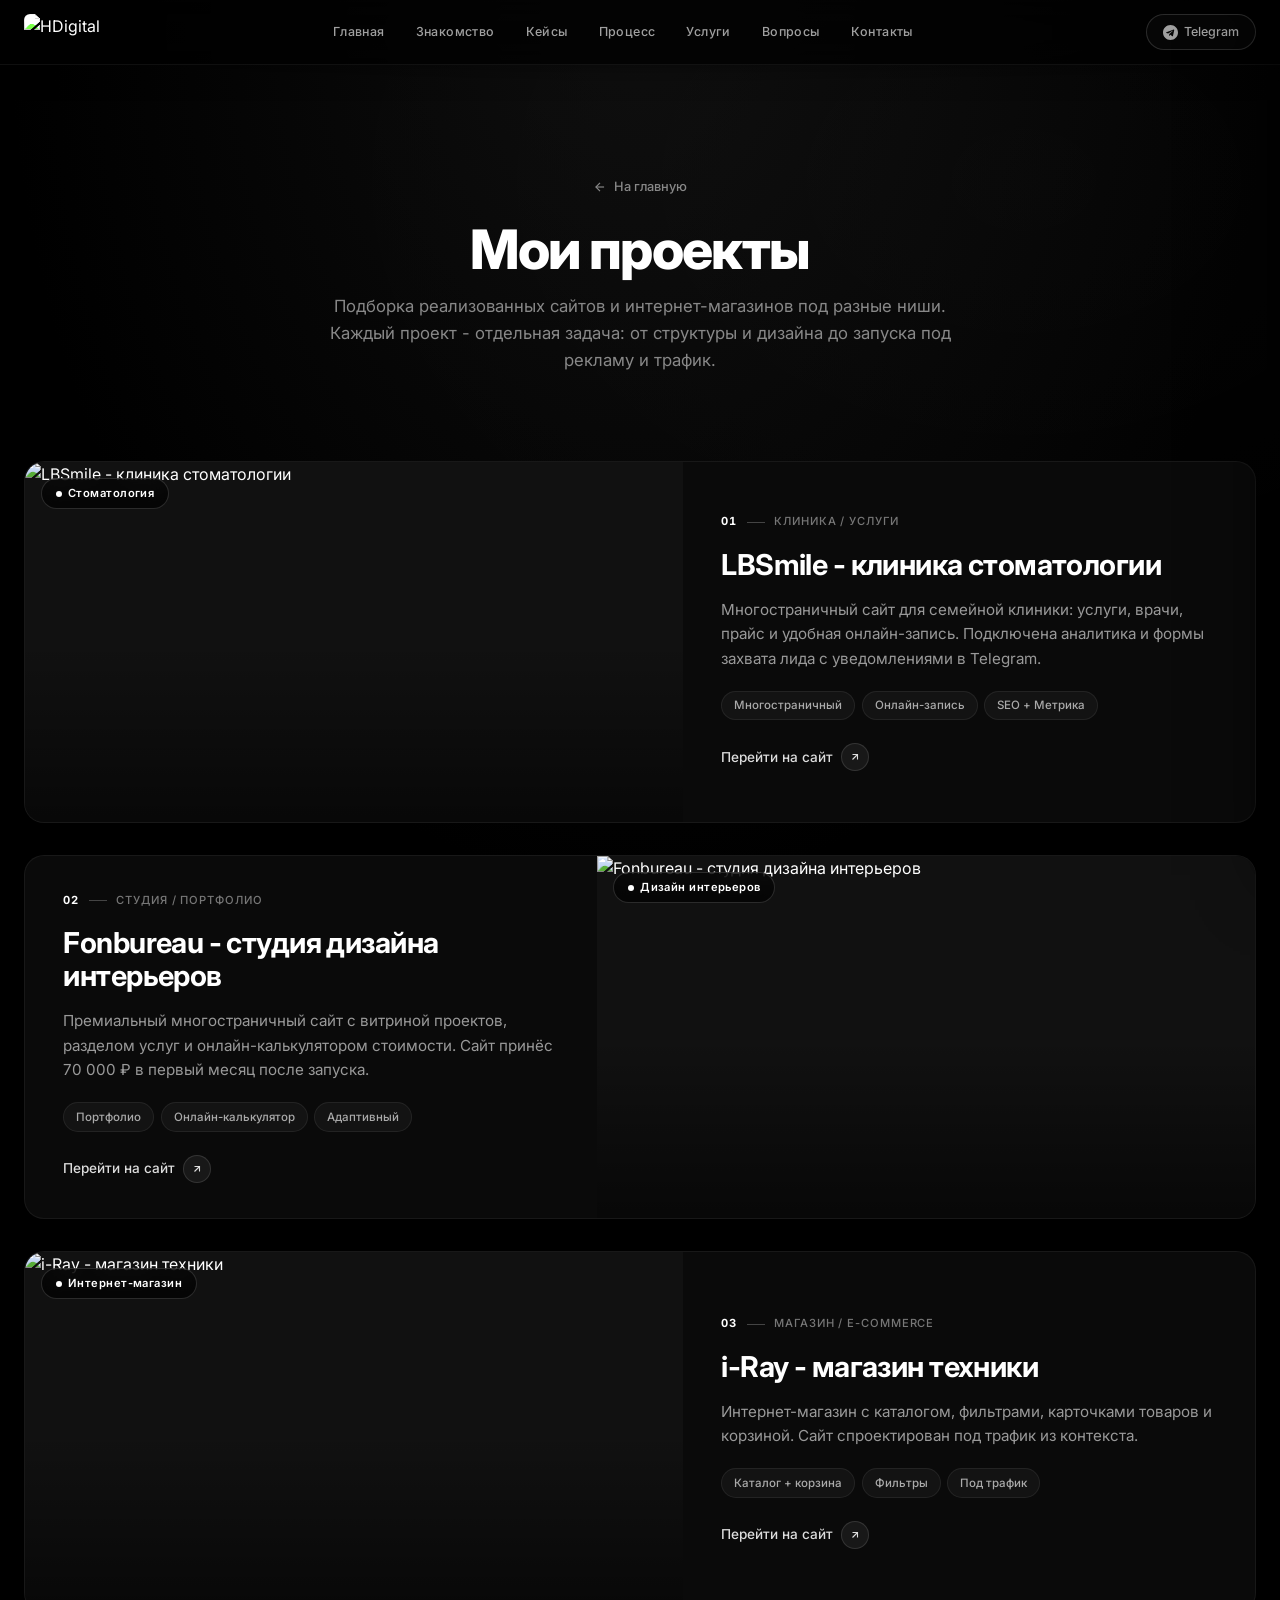
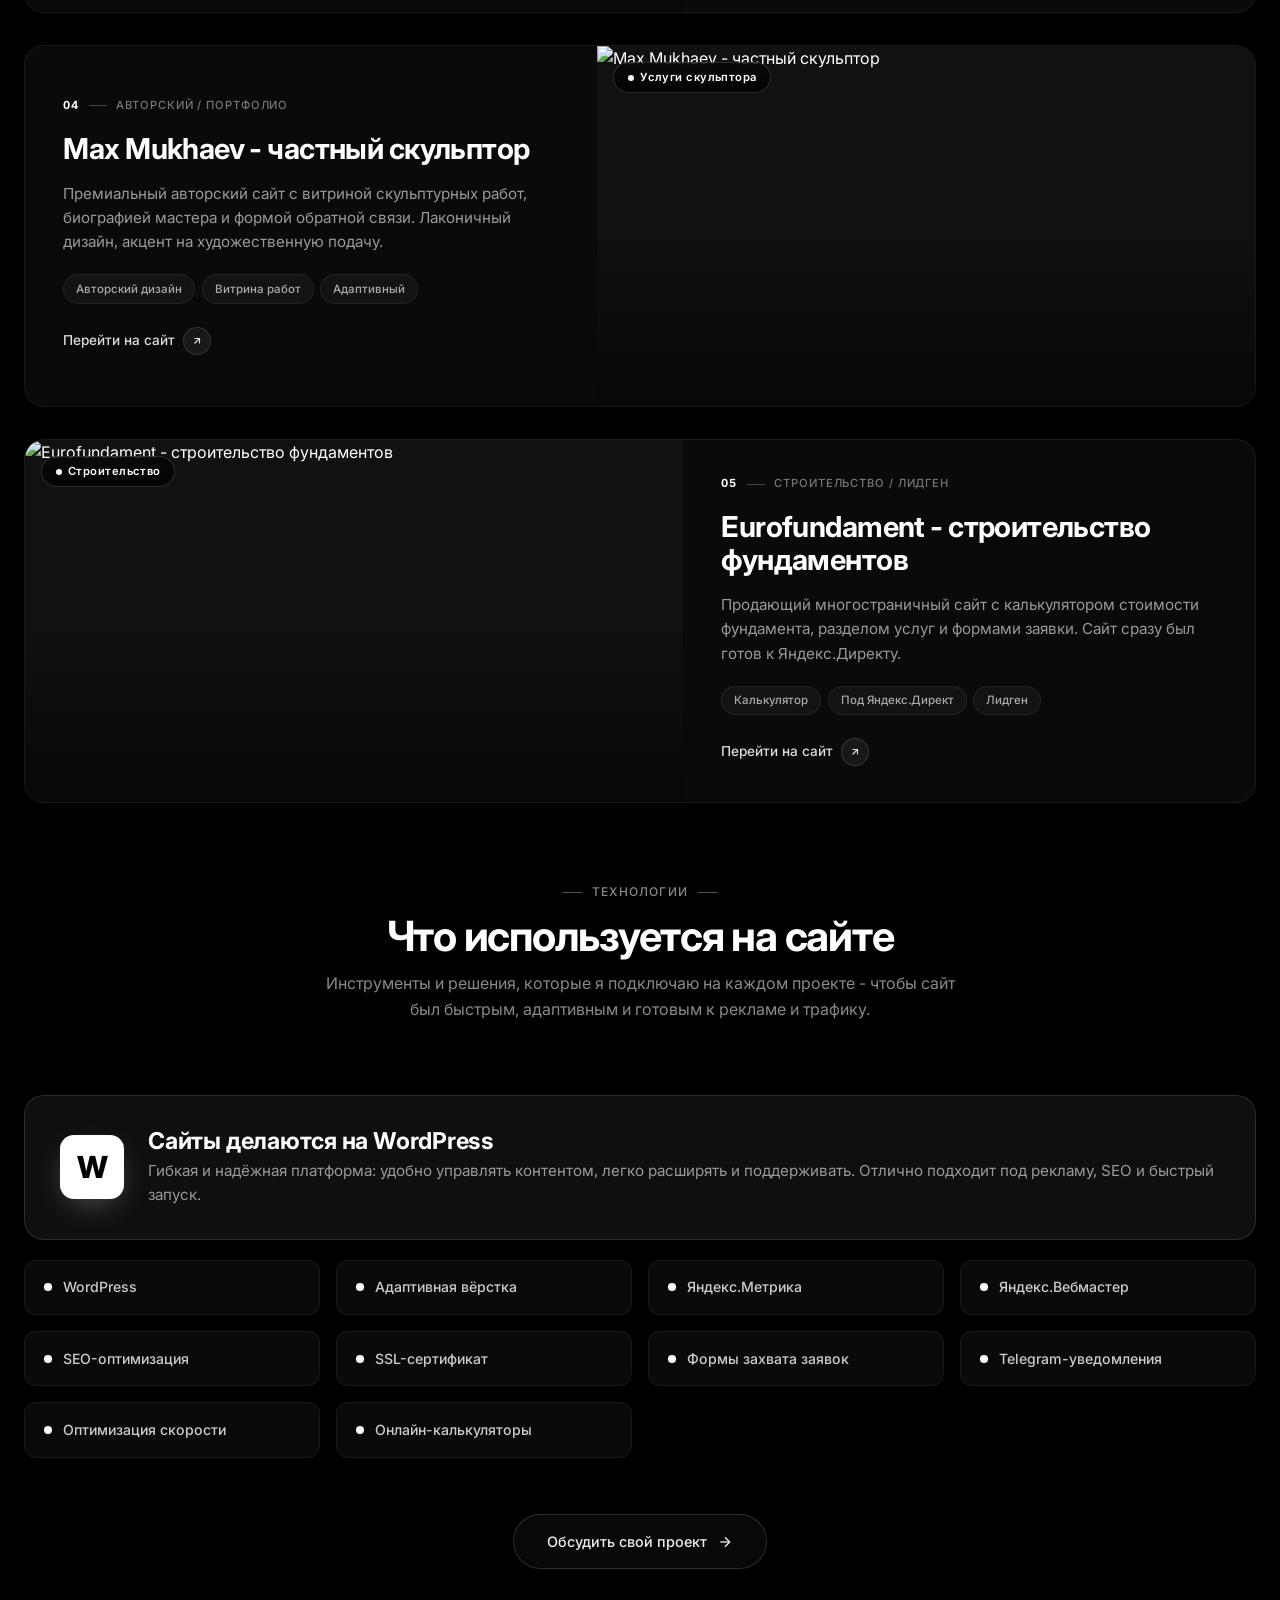
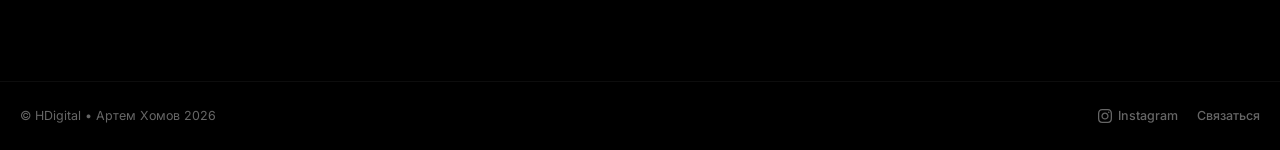
==== commit b5bdefe0: "Правки контента: убран блок Подход, Telegram-блог, новые кнопки и блок технологий - Звёзды на мобиль" ====
--- a/projects.html
+++ b/projects.html
@@ -26,12 +26,11 @@
                 <a class="nav-link" href="index.html#about">Знакомство</a>
                 <a class="nav-link" href="projects.html">Кейсы</a>
                 <a class="nav-link" href="index.html#process">Процесс</a>
-                <a class="nav-link" href="index.html#approach">Подход</a>
                 <a class="nav-link" href="index.html#services">Услуги</a>
                 <a class="nav-link" href="index.html#faq">Вопросы</a>
                 <a class="nav-link" href="index.html#contact">Контакты</a>
             </nav>
-            <a href="https://t.me/aashtore" target="_blank" rel="noopener" class="header-tg">
+            <a href="https://t.me/Skiwh" target="_blank" rel="noopener" class="header-tg">
                 <svg width="15" height="15" viewBox="0 0 24 24" fill="currentColor">
                     <path
                         d="M12 0C5.373 0 0 5.373 0 12s5.373 12 12 12 12-5.373 12-12S18.627 0 12 0zm5.894 8.221l-1.97 9.28c-.145.658-.537.818-1.084.508l-3-2.21-1.446 1.394c-.14.18-.357.295-.6.295-.002 0-.003 0-.005 0l.213-3.054 5.56-5.022c.24-.213-.054-.334-.373-.121l-6.87 4.326-2.96-.924c-.64-.203-.658-.64.135-.954l11.566-4.458c.538-.196 1.006.128.832.938z" />
@@ -62,29 +61,20 @@
         </div>
         <nav class="mobile-menu-nav">
             <a class="mobile-nav-link" href="index.html#hero">Главная</a>
-            <a class="mobile-nav-link" href="index.html#about">Знакомство</a>
             <a class="mobile-nav-link" href="projects.html">Кейсы</a>
             <a class="mobile-nav-link" href="index.html#process">Процесс</a>
-            <a class="mobile-nav-link" href="index.html#approach">Подход</a>
             <a class="mobile-nav-link" href="index.html#services">Услуги</a>
-            <a class="mobile-nav-link" href="index.html#faq">Вопросы</a>
-            <a class="mobile-nav-link" href="index.html#contact">Контакты</a>
         </nav>
         <div class="mobile-menu-footer">
             <div class="mobile-menu-socials">
-                <a href="https://t.me/aashtore" target="_blank" rel="noopener" class="mobile-menu-social-link" aria-label="Telegram-блог">
-                    <svg width="18" height="18" viewBox="0 0 24 24" fill="currentColor">
-                        <path d="M12 0C5.373 0 0 5.373 0 12s5.373 12 12 12 12-5.373 12-12S18.627 0 12 0zm5.894 8.221l-1.97 9.28c-.145.658-.537.818-1.084.508l-3-2.21-1.446 1.394c-.14.18-.357.295-.6.295-.002 0-.003 0-.005 0l.213-3.054 5.56-5.022c.24-.213-.054-.334-.373-.121l-6.87 4.326-2.96-.924c-.64-.203-.658-.64.135-.954l11.566-4.458c.538-.196 1.006.128.832.938z" />
+                <a href="https://t.me/Skiwh" target="_blank" rel="noopener" class="mobile-menu-social-link" aria-label="Связаться">
+                    <svg width="18" height="18" viewBox="0 0 24 24" fill="none" stroke="currentColor" stroke-width="2">
+                        <path d="M21 11.5a8.38 8.38 0 0 1-.9 3.8 8.5 8.5 0 0 1-7.6 4.7 8.38 8.38 0 0 1-3.8-.9L3 21l1.9-5.7a8.38 8.38 0 0 1-.9-3.8 8.5 8.5 0 0 1 4.7-7.6 8.38 8.38 0 0 1 3.8-.9h.5a8.48 8.48 0 0 1 8 8v.5z" />
                     </svg>
                 </a>
                 <a href="https://instagram.com/hdigital_ru" target="_blank" rel="noopener" class="mobile-menu-social-link" aria-label="Instagram">
                     <svg width="18" height="18" viewBox="0 0 24 24" fill="currentColor">
                         <path d="M12 2.163c3.204 0 3.584.012 4.85.07 3.252.148 4.771 1.691 4.919 4.919.058 1.265.069 1.645.069 4.849 0 3.205-.012 3.584-.069 4.849-.149 3.225-1.664 4.771-4.919 4.919-1.266.058-1.644.07-4.85.07-3.204 0-3.584-.012-4.849-.07-3.26-.149-4.771-1.699-4.919-4.92-.058-1.265-.07-1.644-.07-4.849 0-3.204.013-3.583.07-4.849.149-3.227 1.664-4.771 4.919-4.919 1.266-.057 1.645-.069 4.849-.069zm0-2.163c-3.259 0-3.667.014-4.947.072-4.358.2-6.78 2.618-6.98 6.98-.059 1.281-.073 1.689-.073 4.948 0 3.259.014 3.668.072 4.948.2 4.358 2.618 6.78 6.98 6.98 1.281.058 1.689.072 4.948.072 3.259 0 3.668-.014 4.948-.072 4.354-.2 6.782-2.618 6.979-6.98.059-1.28.073-1.689.073-4.948 0-3.259-.014-3.667-.072-4.947-.196-4.354-2.617-6.78-6.979-6.98-1.281-.059-1.69-.073-4.949-.073zm0 5.838c-3.403 0-6.162 2.759-6.162 6.162s2.759 6.163 6.162 6.163 6.162-2.759 6.162-6.163c0-3.403-2.759-6.162-6.162-6.162zm0 10.162c-2.209 0-4-1.79-4-4 0-2.209 1.791-4 4-4s4 1.791 4 4c0 2.21-1.791 4-4 4zm6.406-11.845c-.796 0-1.441.645-1.441 1.44s.645 1.44 1.441 1.44c.795 0 1.439-.645 1.439-1.44s-.644-1.44-1.439-1.44z" />
-                    </svg>
-                </a>
-                <a href="https://t.me/Skiwh" target="_blank" rel="noopener" class="mobile-menu-social-link" aria-label="Связаться">
-                    <svg width="18" height="18" viewBox="0 0 24 24" fill="none" stroke="currentColor" stroke-width="2">
-                        <path d="M21 11.5a8.38 8.38 0 0 1-.9 3.8 8.5 8.5 0 0 1-7.6 4.7 8.38 8.38 0 0 1-3.8-.9L3 21l1.9-5.7a8.38 8.38 0 0 1-.9-3.8 8.5 8.5 0 0 1 4.7-7.6 8.38 8.38 0 0 1 3.8-.9h.5a8.48 8.48 0 0 1 8 8v.5z" />
                     </svg>
                 </a>
             </div>
@@ -102,7 +92,6 @@
                 </svg>
                 На главную
             </a>
-            <div class="section-label" style="justify-content:center"><span class="section-label-line"></span>ПОРТФОЛИО<span class="section-label-line"></span></div>
             <h1 class="page-hero-title">Мои проекты</h1>
             <p class="page-hero-sub">Подборка реализованных сайтов и интернет-магазинов под разные ниши. Каждый проект -
                 отдельная задача: от структуры и дизайна до запуска под рекламу и трафик.</p>
@@ -307,6 +296,36 @@
                             </a>
                         </div>
                     </div>
+                </div>
+            </div>
+
+            <div class="section-header reveal" style="margin-top:4.5rem">
+                <div class="section-label"><span class="section-label-line"></span>ТЕХНОЛОГИИ<span
+                        class="section-label-line"></span></div>
+                <h2 class="section-title">Что используется на сайте</h2>
+                <p class="section-subtitle">Инструменты и решения, которые я подключаю на каждом проекте - чтобы сайт
+                    был быстрым, адаптивным и готовым к рекламе и трафику.</p>
+            </div>
+            <div class="techstack">
+                <div class="tech-featured reveal">
+                    <div class="tech-featured-icon">W</div>
+                    <div>
+                        <div class="tech-featured-title">Сайты делаются на WordPress</div>
+                        <div class="tech-featured-desc">Гибкая и надёжная платформа: удобно управлять контентом, легко
+                            расширять и поддерживать. Отлично подходит под рекламу, SEO и быстрый запуск.</div>
+                    </div>
+                </div>
+                <div class="tech-grid">
+                    <div class="tech-card reveal"><span class="tech-card-dot"></span><span class="tech-card-name">WordPress</span></div>
+                    <div class="tech-card reveal"><span class="tech-card-dot"></span><span class="tech-card-name">Адаптивная вёрстка</span></div>
+                    <div class="tech-card reveal"><span class="tech-card-dot"></span><span class="tech-card-name">Яндекс.Метрика</span></div>
+                    <div class="tech-card reveal"><span class="tech-card-dot"></span><span class="tech-card-name">Яндекс.Вебмастер</span></div>
+                    <div class="tech-card reveal"><span class="tech-card-dot"></span><span class="tech-card-name">SEO-оптимизация</span></div>
+                    <div class="tech-card reveal"><span class="tech-card-dot"></span><span class="tech-card-name">SSL-сертификат</span></div>
+                    <div class="tech-card reveal"><span class="tech-card-dot"></span><span class="tech-card-name">Формы захвата заявок</span></div>
+                    <div class="tech-card reveal"><span class="tech-card-dot"></span><span class="tech-card-name">Telegram-уведомления</span></div>
+                    <div class="tech-card reveal"><span class="tech-card-dot"></span><span class="tech-card-name">Оптимизация скорости</span></div>
+                    <div class="tech-card reveal"><span class="tech-card-dot"></span><span class="tech-card-name">Онлайн-калькуляторы</span></div>
                 </div>
             </div>
 
@@ -334,7 +353,6 @@
                     </svg>
                     Instagram
                 </a>
-                <a href="https://t.me/aashtore" target="_blank" rel="noopener" class="footer-link">Telegram-блог</a>
                 <a href="https://t.me/Skiwh" target="_blank" rel="noopener" class="footer-link">Связаться</a>
             </div>
         </div>
--- a/styles.css
+++ b/styles.css
@@ -587,53 +587,52 @@
     align-items: center;
     justify-content: center;
     gap: 0.6rem;
-    padding: 0.85rem 1.6rem;
+    padding: 1rem 1.9rem;
     background: #fff;
     color: #000;
     font-weight: 600;
-    border-radius: 9999px;
+    border-radius: 12px;
     border: none;
     cursor: pointer;
-    font-size: 0.9rem;
-    transition: all 0.5s;
+    font-size: 0.95rem;
+    transition: all 0.4s cubic-bezier(0.22, 0.61, 0.36, 1);
     position: relative;
     overflow: hidden;
     letter-spacing: -0.01em;
-    animation: subtlePulse 2s infinite;
 }
 @media (min-width: 640px) {
-    .btn-primary { padding: 0.95rem 2rem; font-size: 0.95rem; }
+    .btn-primary { padding: 1.05rem 2.2rem; font-size: 1rem; }
 }
 .btn-primary:hover {
-    background: #e0e0e0;
+    background: #e8e8e8;
     transform: translateY(-3px);
-    box-shadow: 0 22px 55px -15px rgba(255, 255, 255, 0.35);
-    animation: none;
-}
-.btn-primary:active { transform: scale(0.97); }
-.btn-primary svg { transition: all 0.5s; flex-shrink: 0; }
-.btn-primary:hover svg { transform: rotate(12deg) scale(1.1); }
+    box-shadow: 0 18px 45px -15px rgba(255, 255, 255, 0.3);
+}
+.btn-primary:active { transform: translateY(-1px) scale(0.99); }
+.btn-primary svg { transition: all 0.4s; flex-shrink: 0; }
+.btn-primary:hover svg { transform: translateX(3px); }
 .btn-secondary {
     display: inline-flex;
     align-items: center;
     justify-content: center;
-    padding: 0.85rem 1.6rem;
-    background: transparent;
-    color: #fff;
-    font-weight: 500;
-    border-radius: 9999px;
-    border: 1px solid rgba(255, 255, 255, 0.2);
+    padding: 1rem 1.9rem;
+    background: rgba(255, 255, 255, 0.02);
+    color: #fff;
+    font-weight: 500;
+    border-radius: 12px;
+    border: 1px solid rgba(255, 255, 255, 0.22);
     cursor: pointer;
-    font-size: 0.9rem;
-    transition: all 0.5s;
-    gap: 0.4rem;
+    font-size: 0.95rem;
+    transition: all 0.4s cubic-bezier(0.22, 0.61, 0.36, 1);
+    gap: 0.5rem;
 }
 @media (min-width: 640px) {
-    .btn-secondary { padding: 0.95rem 2rem; font-size: 0.95rem; }
+    .btn-secondary { padding: 1.05rem 2.2rem; font-size: 1rem; }
 }
 .btn-secondary:hover {
-    background: rgba(255, 255, 255, 0.04);
-    border-color: rgba(255, 255, 255, 0.5);
+    background: rgba(255, 255, 255, 0.06);
+    border-color: rgba(255, 255, 255, 0.55);
+    transform: translateY(-3px);
     box-shadow: 0 15px 40px -15px rgba(255, 255, 255, 0.15);
 }
 .btn-secondary svg { transition: transform 0.4s; }
@@ -797,10 +796,24 @@
 @media (min-width: 768px) {
     .about-title { font-size: 2.6rem; }
 }
+.about-lead {
+    color: #fff;
+    font-size: 1rem;
+    font-weight: 600;
+    margin-bottom: 0.7rem;
+    line-height: 1.5;
+    max-width: 640px;
+    margin-left: auto;
+    margin-right: auto;
+    letter-spacing: -0.01em;
+}
+@media (min-width: 768px) {
+    .about-lead { font-size: 1.12rem; }
+}
 .about-text {
     color: #999;
     font-size: 0.95rem;
-    margin-bottom: 1.6rem;
+    margin-bottom: 1.8rem;
     line-height: 1.7;
     max-width: 640px;
     margin-left: auto;
@@ -1178,6 +1191,114 @@
 @media (min-width: 768px) {
     .projects-page-section { padding: 2.5rem 1.5rem 7rem; }
 }
+
+/* ============ TECH STACK (что используется на сайте) ============ */
+.techstack {
+    display: flex;
+    flex-direction: column;
+    gap: 1.25rem;
+}
+.tech-featured {
+    display: flex;
+    align-items: center;
+    gap: 1.2rem;
+    padding: 1.6rem 1.6rem;
+    border-radius: var(--radius);
+    background: #0f0f0f;
+    border: 1px solid rgba(255, 255, 255, 0.12);
+    transition: all 0.5s;
+}
+@media (min-width: 768px) {
+    .tech-featured { padding: 2rem 2.2rem; gap: 1.5rem; }
+}
+.tech-featured:hover {
+    border-color: rgba(255, 255, 255, 0.28);
+    box-shadow: 0 25px 60px -25px rgba(255, 255, 255, 0.08);
+    transform: translateY(-4px);
+}
+.tech-featured-icon {
+    width: 56px;
+    height: 56px;
+    flex-shrink: 0;
+    border-radius: 14px;
+    background: #fff;
+    color: #000;
+    display: flex;
+    align-items: center;
+    justify-content: center;
+    font-weight: 800;
+    font-size: 1.6rem;
+    box-shadow: 0 10px 30px -8px rgba(255, 255, 255, 0.3);
+}
+@media (min-width: 768px) {
+    .tech-featured-icon { width: 64px; height: 64px; font-size: 1.9rem; }
+}
+.tech-featured-title {
+    font-size: 1.15rem;
+    font-weight: 700;
+    color: #fff;
+    letter-spacing: -0.01em;
+    margin-bottom: 0.25rem;
+    line-height: 1.2;
+}
+@media (min-width: 768px) {
+    .tech-featured-title { font-size: 1.45rem; }
+}
+.tech-featured-desc {
+    color: #999;
+    font-size: 0.85rem;
+    line-height: 1.55;
+}
+@media (min-width: 768px) {
+    .tech-featured-desc { font-size: 0.95rem; }
+}
+.tech-grid {
+    display: grid;
+    grid-template-columns: repeat(2, 1fr);
+    gap: 0.9rem;
+}
+@media (min-width: 640px) {
+    .tech-grid { grid-template-columns: repeat(3, 1fr); gap: 1rem; }
+}
+@media (min-width: 1024px) {
+    .tech-grid { grid-template-columns: repeat(4, 1fr); }
+}
+.tech-card {
+    display: flex;
+    align-items: center;
+    gap: 0.7rem;
+    padding: 1.1rem 1.2rem;
+    border-radius: var(--radius-sm);
+    background: #0a0a0a;
+    border: 1px solid rgba(255, 255, 255, 0.06);
+    transition: all 0.5s;
+}
+.tech-card:hover {
+    border-color: rgba(255, 255, 255, 0.18);
+    background: #0f0f0f;
+    transform: translateY(-4px);
+    box-shadow: 0 18px 40px -22px rgba(0, 0, 0, 0.8);
+}
+.tech-card-dot {
+    width: 8px;
+    height: 8px;
+    border-radius: 50%;
+    background: #fff;
+    flex-shrink: 0;
+    transition: transform 0.4s;
+}
+.tech-card:hover .tech-card-dot { transform: scale(1.4); }
+.tech-card-name {
+    font-size: 0.82rem;
+    font-weight: 500;
+    color: #ccc;
+    line-height: 1.3;
+    transition: color 0.3s;
+}
+@media (min-width: 768px) {
+    .tech-card-name { font-size: 0.88rem; }
+}
+.tech-card:hover .tech-card-name { color: #fff; }
 
 /* ============ PROCESS ============ */
 .process-grid {
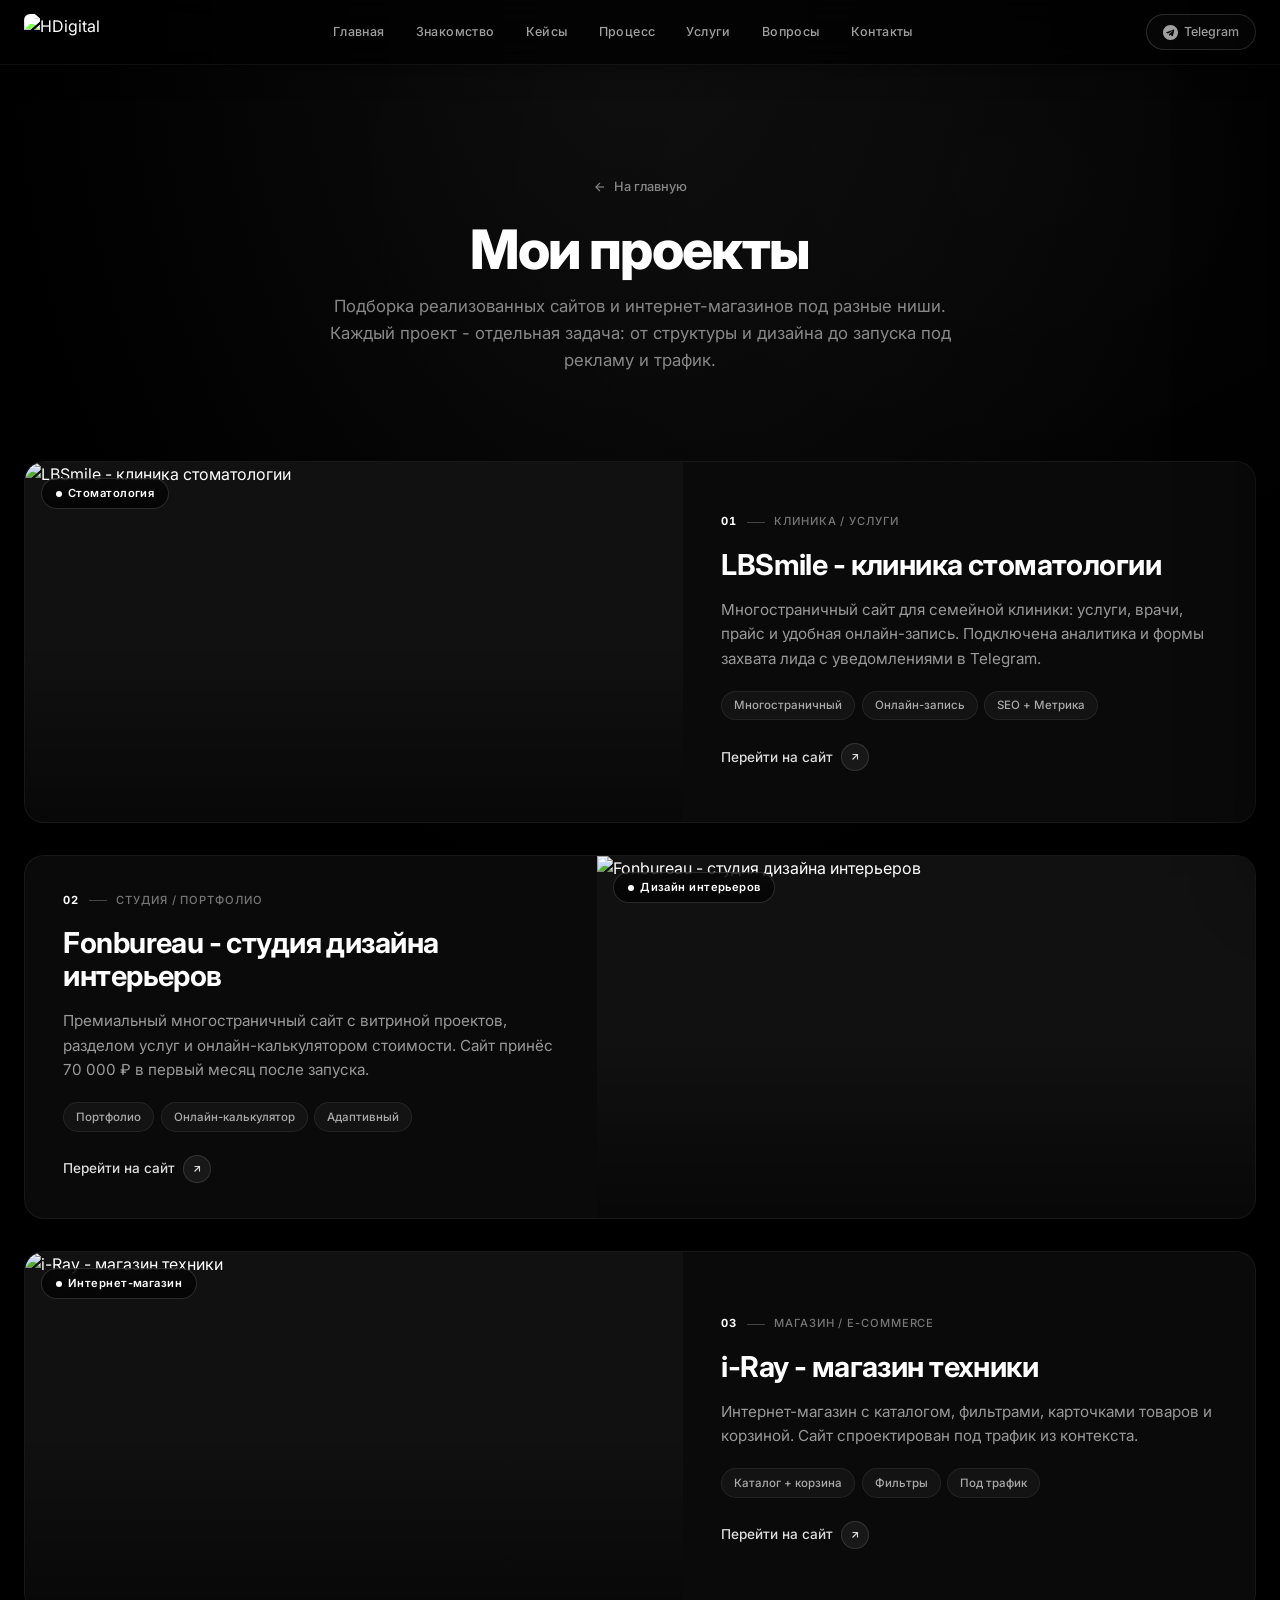
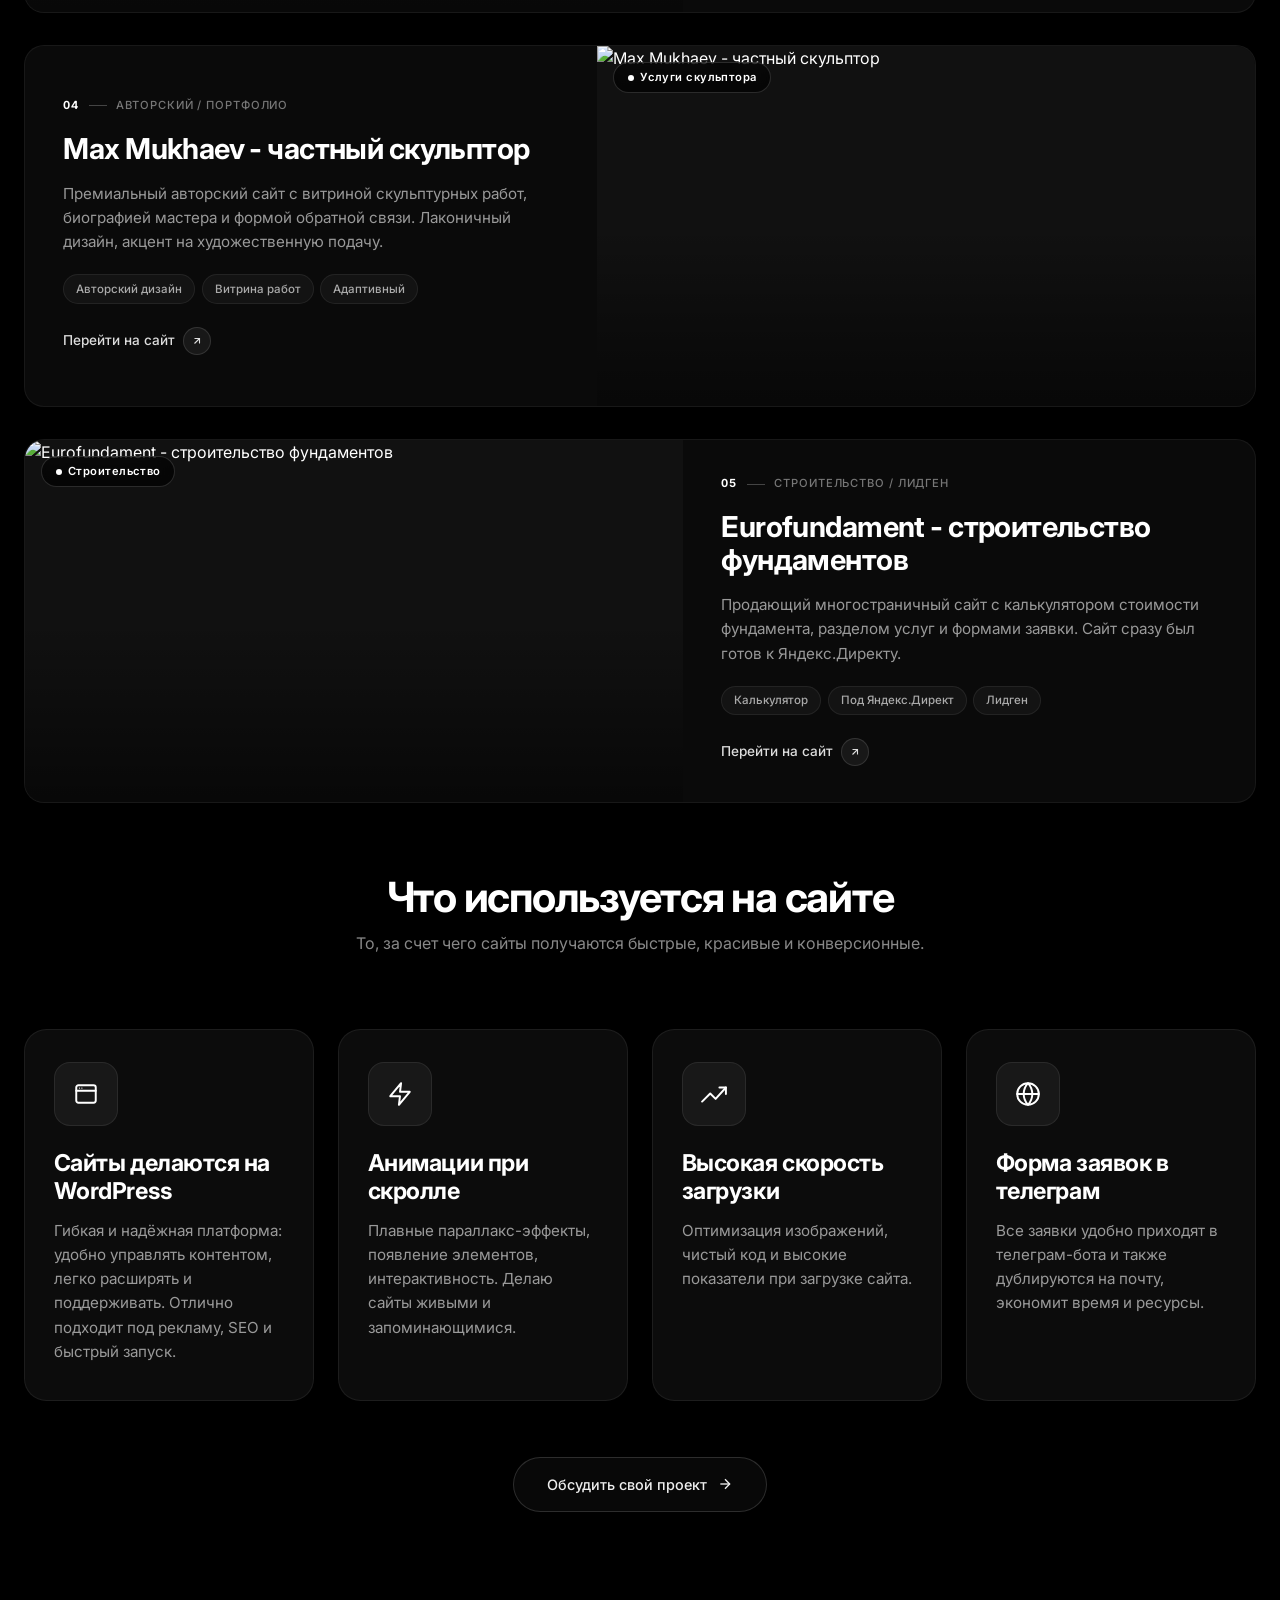
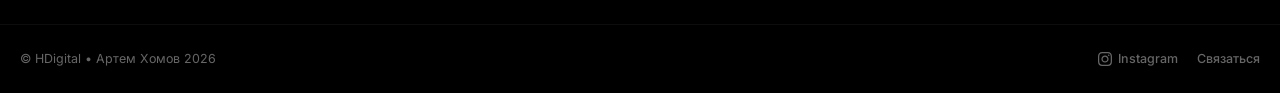
==== commit 74e32e7a: "Удаление звёзд и переделка блока технологий под дизайн belozerovweb - Полностью убрано звёздное поле" ====
--- a/projects.html
+++ b/projects.html
@@ -300,32 +300,59 @@
             </div>
 
             <div class="section-header reveal" style="margin-top:4.5rem">
-                <div class="section-label"><span class="section-label-line"></span>ТЕХНОЛОГИИ<span
-                        class="section-label-line"></span></div>
                 <h2 class="section-title">Что используется на сайте</h2>
-                <p class="section-subtitle">Инструменты и решения, которые я подключаю на каждом проекте - чтобы сайт
-                    был быстрым, адаптивным и готовым к рекламе и трафику.</p>
+                <p class="section-subtitle">То, за счет чего сайты получаются быстрые, красивые и конверсионные.</p>
             </div>
             <div class="techstack">
-                <div class="tech-featured reveal">
-                    <div class="tech-featured-icon">W</div>
-                    <div>
-                        <div class="tech-featured-title">Сайты делаются на WordPress</div>
-                        <div class="tech-featured-desc">Гибкая и надёжная платформа: удобно управлять контентом, легко
-                            расширять и поддерживать. Отлично подходит под рекламу, SEO и быстрый запуск.</div>
-                    </div>
-                </div>
-                <div class="tech-grid">
-                    <div class="tech-card reveal"><span class="tech-card-dot"></span><span class="tech-card-name">WordPress</span></div>
-                    <div class="tech-card reveal"><span class="tech-card-dot"></span><span class="tech-card-name">Адаптивная вёрстка</span></div>
-                    <div class="tech-card reveal"><span class="tech-card-dot"></span><span class="tech-card-name">Яндекс.Метрика</span></div>
-                    <div class="tech-card reveal"><span class="tech-card-dot"></span><span class="tech-card-name">Яндекс.Вебмастер</span></div>
-                    <div class="tech-card reveal"><span class="tech-card-dot"></span><span class="tech-card-name">SEO-оптимизация</span></div>
-                    <div class="tech-card reveal"><span class="tech-card-dot"></span><span class="tech-card-name">SSL-сертификат</span></div>
-                    <div class="tech-card reveal"><span class="tech-card-dot"></span><span class="tech-card-name">Формы захвата заявок</span></div>
-                    <div class="tech-card reveal"><span class="tech-card-dot"></span><span class="tech-card-name">Telegram-уведомления</span></div>
-                    <div class="tech-card reveal"><span class="tech-card-dot"></span><span class="tech-card-name">Оптимизация скорости</span></div>
-                    <div class="tech-card reveal"><span class="tech-card-dot"></span><span class="tech-card-name">Онлайн-калькуляторы</span></div>
+                <div class="tech-card reveal">
+                    <div class="tech-icon">
+                        <svg width="26" height="26" viewBox="0 0 24 24" fill="none" stroke="currentColor"
+                            stroke-width="1.8" stroke-linecap="round" stroke-linejoin="round">
+                            <rect x="3" y="4" width="18" height="16" rx="2" />
+                            <line x1="3" y1="9" x2="21" y2="9" />
+                            <circle cx="6" cy="6.5" r="0.6" fill="currentColor" stroke="none" />
+                            <circle cx="8.2" cy="6.5" r="0.6" fill="currentColor" stroke="none" />
+                        </svg>
+                    </div>
+                    <h3 class="tech-card-title">Сайты делаются на WordPress</h3>
+                    <p class="tech-card-desc">Гибкая и надёжная платформа: удобно управлять контентом, легко
+                        расширять и поддерживать. Отлично подходит под рекламу, SEO и быстрый запуск.</p>
+                </div>
+                <div class="tech-card reveal reveal-delay-1">
+                    <div class="tech-icon">
+                        <svg width="26" height="26" viewBox="0 0 24 24" fill="none" stroke="currentColor"
+                            stroke-width="1.8" stroke-linecap="round" stroke-linejoin="round">
+                            <polygon points="13 2 3 14 12 14 11 22 21 10 12 10 13 2" />
+                        </svg>
+                    </div>
+                    <h3 class="tech-card-title">Анимации при скролле</h3>
+                    <p class="tech-card-desc">Плавные параллакс-эффекты, появление элементов, интерактивность. Делаю
+                        сайты живыми и запоминающимися.</p>
+                </div>
+                <div class="tech-card reveal reveal-delay-2">
+                    <div class="tech-icon">
+                        <svg width="26" height="26" viewBox="0 0 24 24" fill="none" stroke="currentColor"
+                            stroke-width="1.8" stroke-linecap="round" stroke-linejoin="round">
+                            <polyline points="23 6 13.5 16.5 8.5 11.5 1 19" />
+                            <polyline points="17 6 23 6 23 12" />
+                        </svg>
+                    </div>
+                    <h3 class="tech-card-title">Высокая скорость загрузки</h3>
+                    <p class="tech-card-desc">Оптимизация изображений, чистый код и высокие показатели при загрузке
+                        сайта.</p>
+                </div>
+                <div class="tech-card reveal reveal-delay-3">
+                    <div class="tech-icon">
+                        <svg width="26" height="26" viewBox="0 0 24 24" fill="none" stroke="currentColor"
+                            stroke-width="1.8" stroke-linecap="round" stroke-linejoin="round">
+                            <circle cx="12" cy="12" r="10" />
+                            <line x1="2" y1="12" x2="22" y2="12" />
+                            <path d="M12 2a15.3 15.3 0 0 1 4 10 15.3 15.3 0 0 1-4 10 15.3 15.3 0 0 1-4-10 15.3 15.3 0 0 1 4-10z" />
+                        </svg>
+                    </div>
+                    <h3 class="tech-card-title">Форма заявок в телеграм</h3>
+                    <p class="tech-card-desc">Все заявки удобно приходят в телеграм-бота и также дублируются на почту,
+                        экономит время и ресурсы.</p>
                 </div>
             </div>
 
--- a/styles.css
+++ b/styles.css
@@ -1194,111 +1194,79 @@
 
 /* ============ TECH STACK (что используется на сайте) ============ */
 .techstack {
+    display: grid;
+    grid-template-columns: 1fr;
+    gap: 1.25rem;
+}
+@media (min-width: 640px) {
+    .techstack { grid-template-columns: repeat(2, 1fr); gap: 1.5rem; }
+}
+@media (min-width: 1024px) {
+    .techstack { grid-template-columns: repeat(4, 1fr); }
+}
+.tech-card {
+    background: #0c0c0c;
+    border: 1px solid rgba(255, 255, 255, 0.07);
+    border-radius: 1.4rem;
+    padding: 1.8rem 1.6rem 2rem;
     display: flex;
     flex-direction: column;
-    gap: 1.25rem;
-}
-.tech-featured {
-    display: flex;
-    align-items: center;
-    gap: 1.2rem;
-    padding: 1.6rem 1.6rem;
-    border-radius: var(--radius);
-    background: #0f0f0f;
-    border: 1px solid rgba(255, 255, 255, 0.12);
-    transition: all 0.5s;
-}
-@media (min-width: 768px) {
-    .tech-featured { padding: 2rem 2.2rem; gap: 1.5rem; }
-}
-.tech-featured:hover {
-    border-color: rgba(255, 255, 255, 0.28);
-    box-shadow: 0 25px 60px -25px rgba(255, 255, 255, 0.08);
-    transform: translateY(-4px);
-}
-.tech-featured-icon {
-    width: 56px;
-    height: 56px;
-    flex-shrink: 0;
-    border-radius: 14px;
-    background: #fff;
-    color: #000;
-    display: flex;
-    align-items: center;
-    justify-content: center;
-    font-weight: 800;
-    font-size: 1.6rem;
-    box-shadow: 0 10px 30px -8px rgba(255, 255, 255, 0.3);
-}
-@media (min-width: 768px) {
-    .tech-featured-icon { width: 64px; height: 64px; font-size: 1.9rem; }
-}
-.tech-featured-title {
-    font-size: 1.15rem;
-    font-weight: 700;
-    color: #fff;
-    letter-spacing: -0.01em;
-    margin-bottom: 0.25rem;
-    line-height: 1.2;
-}
-@media (min-width: 768px) {
-    .tech-featured-title { font-size: 1.45rem; }
-}
-.tech-featured-desc {
-    color: #999;
-    font-size: 0.85rem;
-    line-height: 1.55;
-}
-@media (min-width: 768px) {
-    .tech-featured-desc { font-size: 0.95rem; }
-}
-.tech-grid {
-    display: grid;
-    grid-template-columns: repeat(2, 1fr);
-    gap: 0.9rem;
-}
-@media (min-width: 640px) {
-    .tech-grid { grid-template-columns: repeat(3, 1fr); gap: 1rem; }
-}
-@media (min-width: 1024px) {
-    .tech-grid { grid-template-columns: repeat(4, 1fr); }
-}
-.tech-card {
-    display: flex;
-    align-items: center;
-    gap: 0.7rem;
-    padding: 1.1rem 1.2rem;
-    border-radius: var(--radius-sm);
-    background: #0a0a0a;
-    border: 1px solid rgba(255, 255, 255, 0.06);
-    transition: all 0.5s;
+    transition: all 0.5s cubic-bezier(0.22, 0.61, 0.36, 1);
+    height: 100%;
+}
+@media (min-width: 768px) {
+    .tech-card { padding: 2rem 1.8rem 2.2rem; }
 }
 .tech-card:hover {
     border-color: rgba(255, 255, 255, 0.18);
-    background: #0f0f0f;
-    transform: translateY(-4px);
-    box-shadow: 0 18px 40px -22px rgba(0, 0, 0, 0.8);
-}
-.tech-card-dot {
-    width: 8px;
-    height: 8px;
-    border-radius: 50%;
-    background: #fff;
+    background: #101010;
+    transform: translateY(-6px);
+    box-shadow: 0 30px 60px -28px rgba(0, 0, 0, 0.85);
+}
+.tech-icon {
+    width: 58px;
+    height: 58px;
+    border-radius: 16px;
+    background: rgba(255, 255, 255, 0.05);
+    border: 1px solid rgba(255, 255, 255, 0.08);
+    display: flex;
+    align-items: center;
+    justify-content: center;
+    color: #fff;
+    margin-bottom: 1.5rem;
+    transition: all 0.5s;
     flex-shrink: 0;
-    transition: transform 0.4s;
-}
-.tech-card:hover .tech-card-dot { transform: scale(1.4); }
-.tech-card-name {
-    font-size: 0.82rem;
-    font-weight: 500;
-    color: #ccc;
-    line-height: 1.3;
-    transition: color 0.3s;
-}
-@media (min-width: 768px) {
-    .tech-card-name { font-size: 0.88rem; }
-}
-.tech-card:hover .tech-card-name { color: #fff; }
+}
+@media (min-width: 768px) {
+    .tech-icon { width: 64px; height: 64px; }
+}
+.tech-card:hover .tech-icon {
+    background: rgba(255, 255, 255, 0.1);
+    border-color: rgba(255, 255, 255, 0.18);
+    transform: translateY(-2px);
+}
+.tech-card-title {
+    font-size: 1.3rem;
+    font-weight: 700;
+    color: #fff;
+    line-height: 1.2;
+    margin-bottom: 0.8rem;
+    letter-spacing: -0.02em;
+    transition: color 0.4s;
+}
+@media (min-width: 768px) {
+    .tech-card-title { font-size: 1.45rem; }
+}
+.tech-card-desc {
+    color: #9a9a9a;
+    font-size: 0.9rem;
+    line-height: 1.6;
+    transition: color 0.4s;
+}
+@media (min-width: 768px) {
+    .tech-card-desc { font-size: 0.95rem; }
+}
+.tech-card:hover .tech-card-desc { color: #b0b0b0; }
 
 /* ============ PROCESS ============ */
 .process-grid {
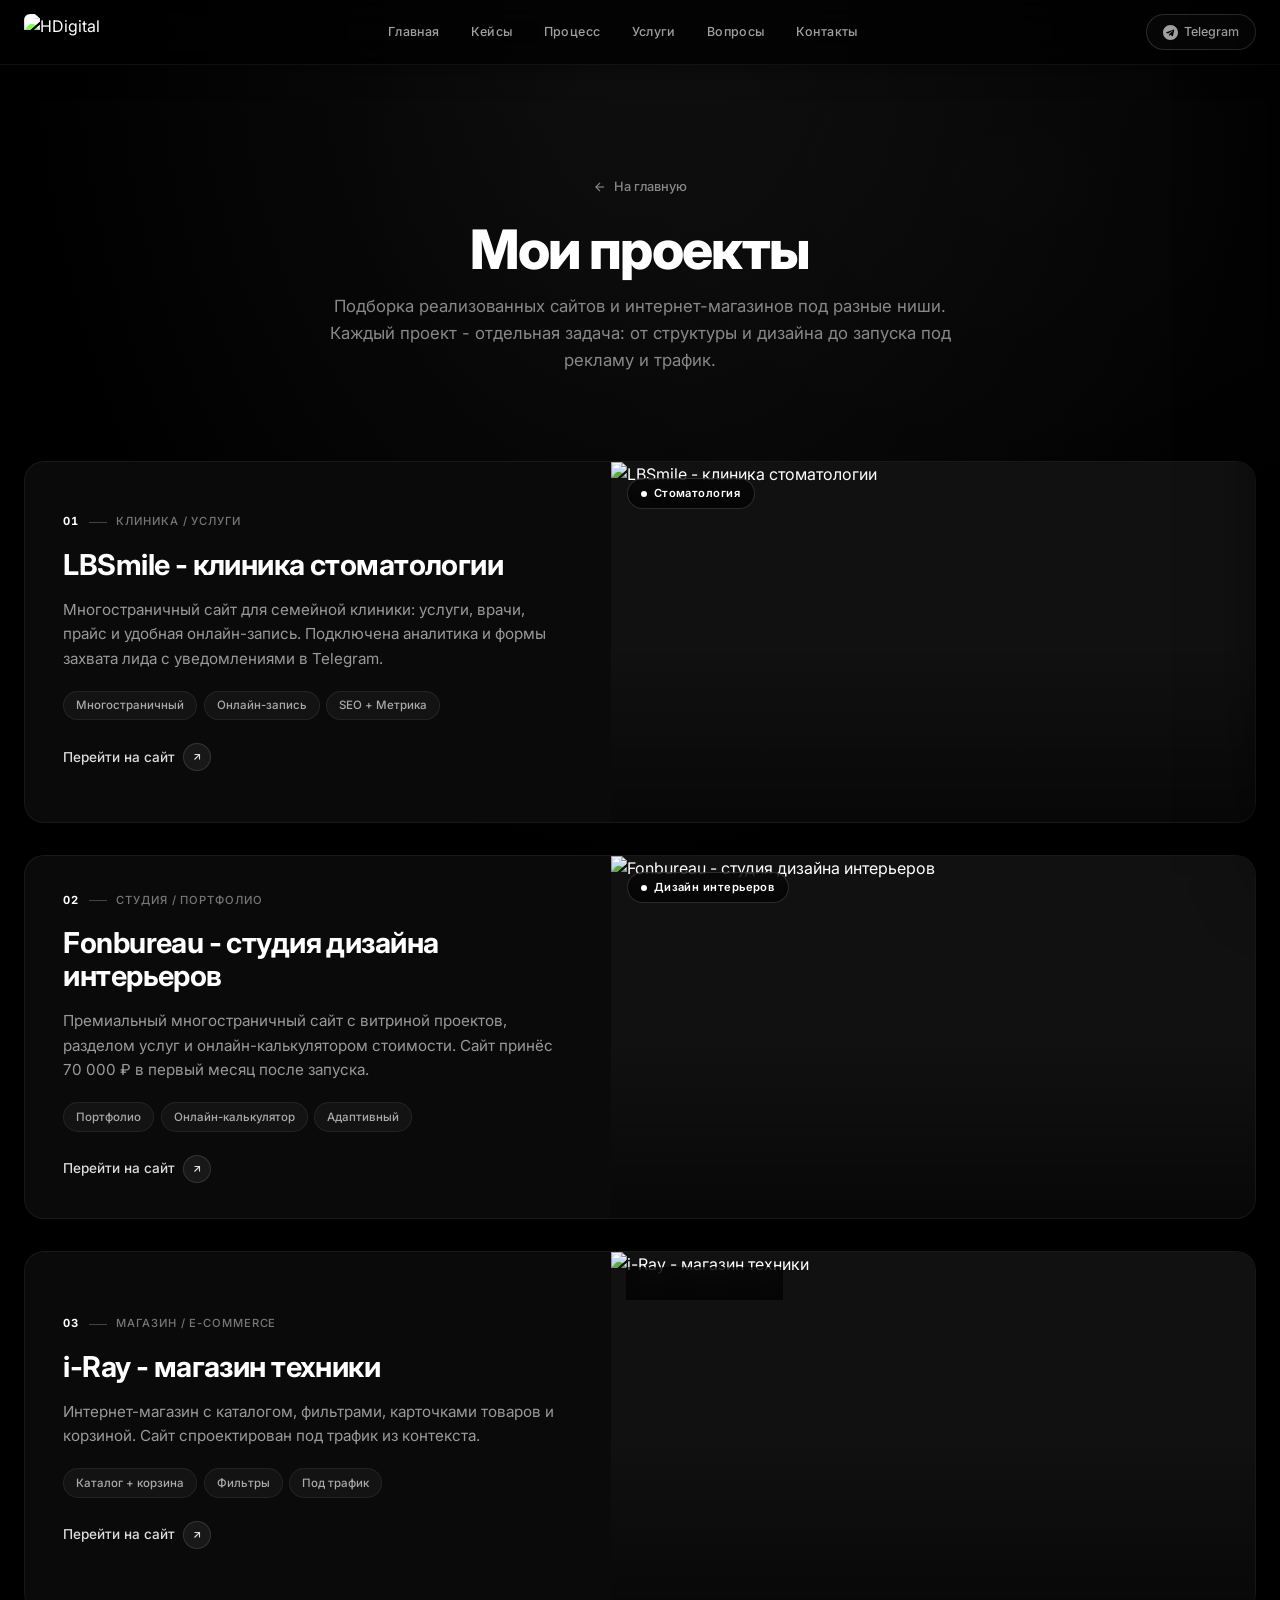
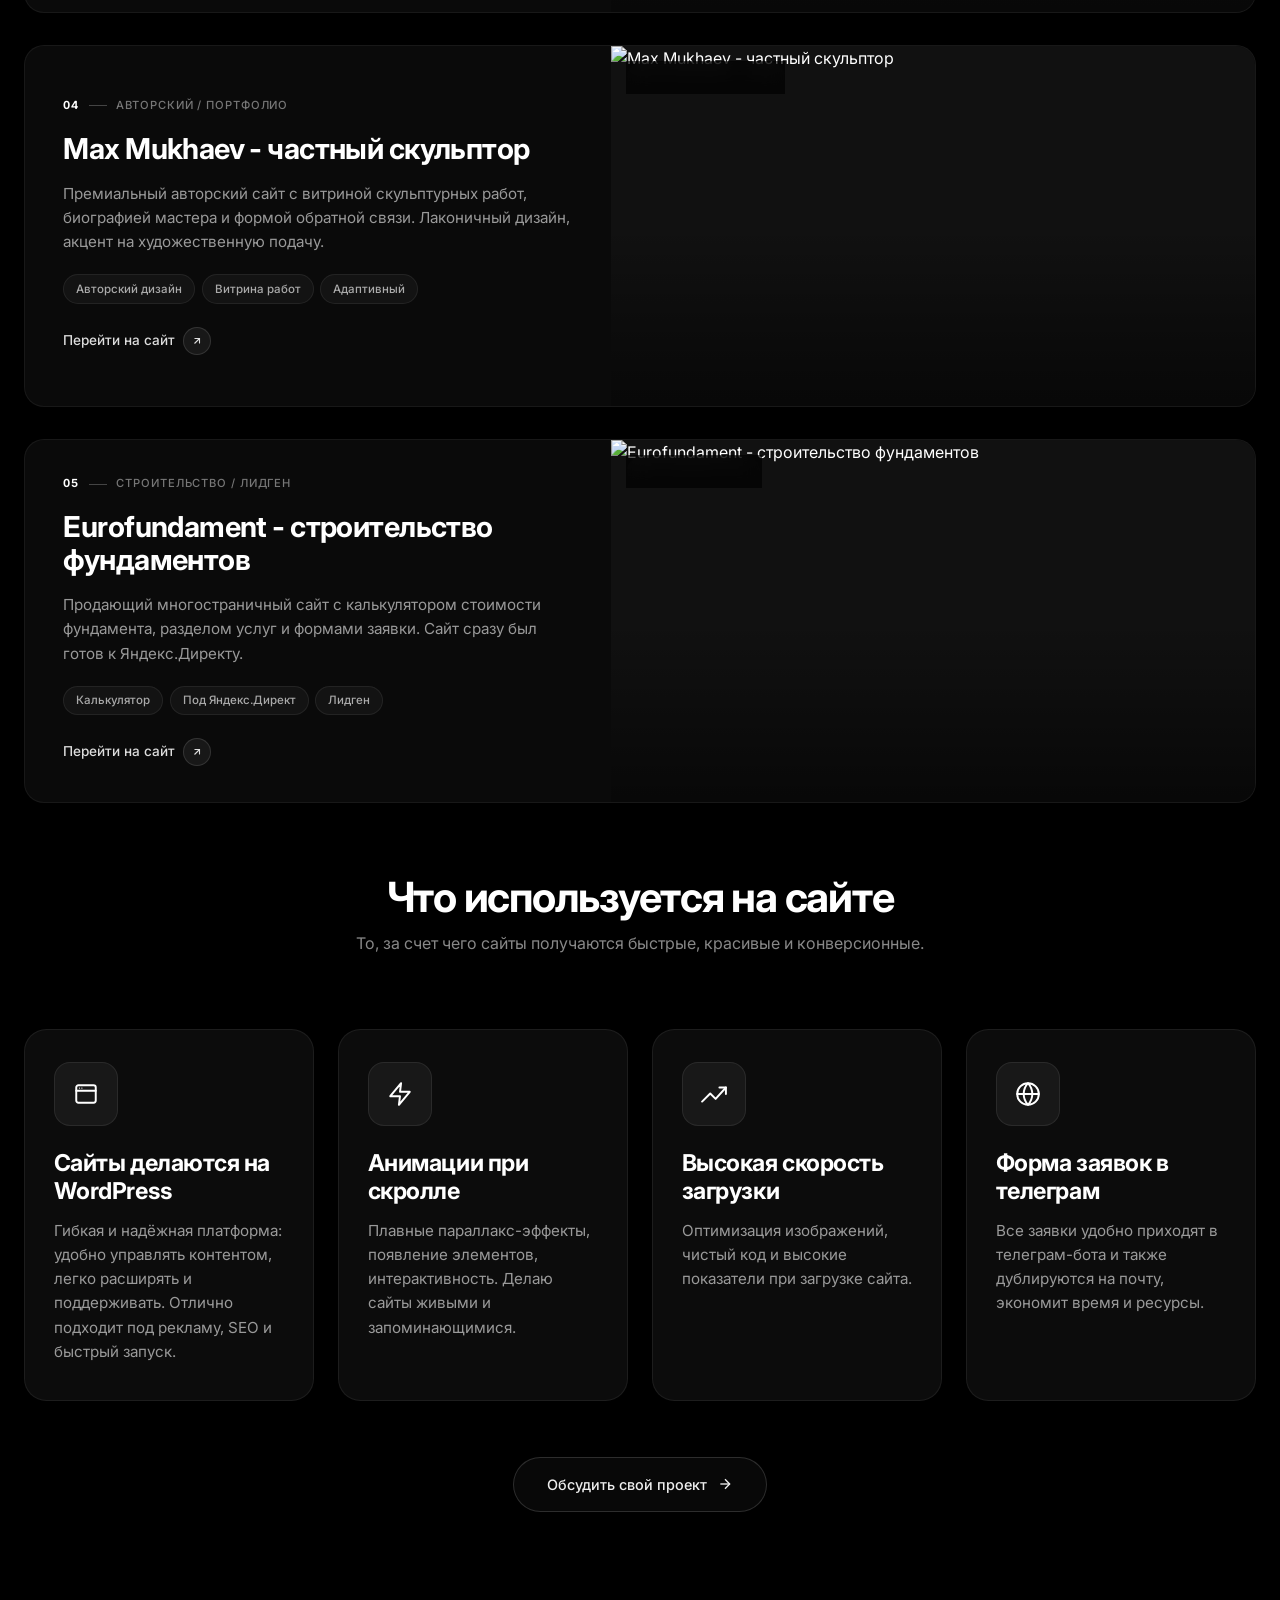
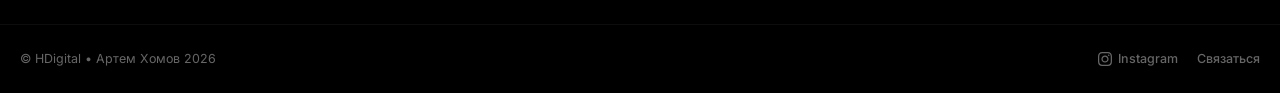
==== commit 00b2b661: "Удаление блока о себе, лишней ссылки и обновление фото кейсов - Полностью удалён блок "Создаю сайты " ====
--- a/projects.html
+++ b/projects.html
@@ -23,7 +23,6 @@
                 loading="eager">
             <nav class="nav">
                 <a class="nav-link" href="index.html#hero">Главная</a>
-                <a class="nav-link" href="index.html#about">Знакомство</a>
                 <a class="nav-link" href="projects.html">Кейсы</a>
                 <a class="nav-link" href="index.html#process">Процесс</a>
                 <a class="nav-link" href="index.html#services">Услуги</a>
@@ -108,9 +107,9 @@
                         <div class="project-image-wrap">
                             <span class="project-badge"><span class="project-badge-dot"></span>Стоматология</span>
                             <img class="project-image"
-                                src="https://s.wordpress.com/mshots/v1/https%3A%2F%2Flbsmile.ru?w=1200&h=800"
+                                src="https://image.thum.io/get/width/1280/crop/800/viewportwidth/1280/noanimate/https://lbsmile.ru"
                                 alt="LBSmile - клиника стоматологии" loading="lazy"
-                                onerror="this.onerror=null;this.src='https://image.thum.io/get/width/1200/crop/800/https://lbsmile.ru';">
+                                onerror="this.onerror=null;this.src='https://s.wordpress.com/mshots/v1/https%3A%2F%2Flbsmile.ru?w=1280&h=800';">
                             <div class="project-image-shade"></div>
                         </div>
                         <div class="project-content">
@@ -225,9 +224,9 @@
                         <div class="project-image-wrap">
                             <span class="project-badge"><span class="project-badge-dot"></span>Услуги скульптора</span>
                             <img class="project-image"
-                                src="https://s.wordpress.com/mshots/v1/https%3A%2F%2Fmaxmukhaev.com?w=1200&h=800"
+                                src="https://image.thum.io/get/width/1280/crop/800/viewportwidth/1280/noanimate/https://maxmukhaev.com"
                                 alt="Max Mukhaev - частный скульптор" loading="lazy"
-                                onerror="this.onerror=null;this.src='https://image.thum.io/get/width/1200/crop/800/https://maxmukhaev.com';">
+                                onerror="this.onerror=null;this.src='https://s.wordpress.com/mshots/v1/https%3A%2F%2Fmaxmukhaev.com?w=1280&h=800';">
                             <div class="project-image-shade"></div>
                         </div>
                         <div class="project-content">
@@ -265,9 +264,9 @@
                         <div class="project-image-wrap">
                             <span class="project-badge"><span class="project-badge-dot"></span>Строительство</span>
                             <img class="project-image"
-                                src="https://s.wordpress.com/mshots/v1/https%3A%2F%2Feurofundament.ru?w=1200&h=800"
+                                src="https://image.thum.io/get/width/1280/crop/800/viewportwidth/1280/noanimate/https://eurofundament.ru"
                                 alt="Eurofundament - строительство фундаментов" loading="lazy"
-                                onerror="this.onerror=null;this.src='https://image.thum.io/get/width/1200/crop/800/https://eurofundament.ru';">
+                                onerror="this.onerror=null;this.src='https://s.wordpress.com/mshots/v1/https%3A%2F%2Feurofundament.ru?w=1280&h=800';">
                             <div class="project-image-shade"></div>
                         </div>
                         <div class="project-content">
--- a/styles.css
+++ b/styles.css
@@ -965,10 +965,9 @@
     align-items: stretch;
 }
 @media (min-width: 900px) {
-    .project-inner { grid-template-columns: 1.15fr 1fr; }
-    .project-card:nth-child(even) .project-inner { grid-template-columns: 1fr 1.15fr; }
-    .project-card:nth-child(even) .project-image-wrap { order: 2; }
-    .project-card:nth-child(even) .project-content { order: 1; }
+    .project-inner { grid-template-columns: 1fr 1.1fr; }
+    .project-content { order: 1; }
+    .project-image-wrap { order: 2; }
 }
 .project-image-wrap {
     position: relative;
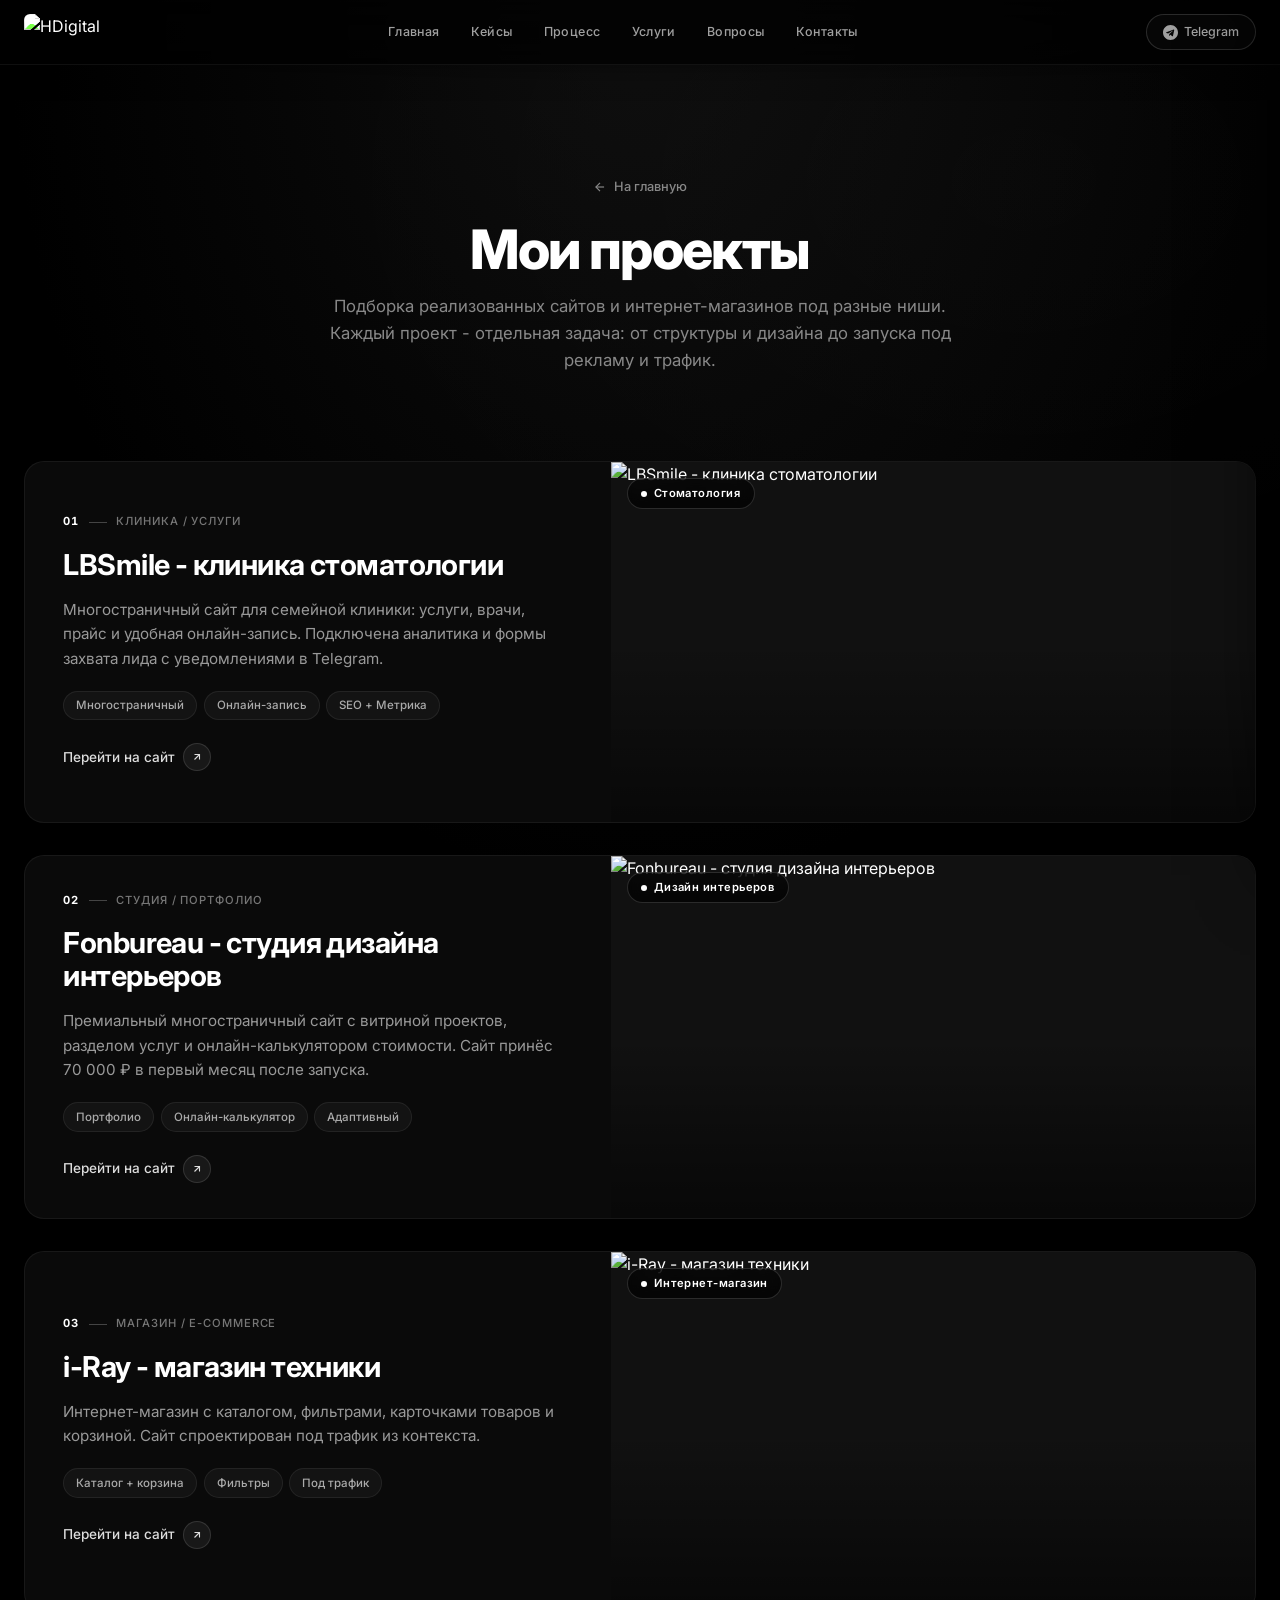
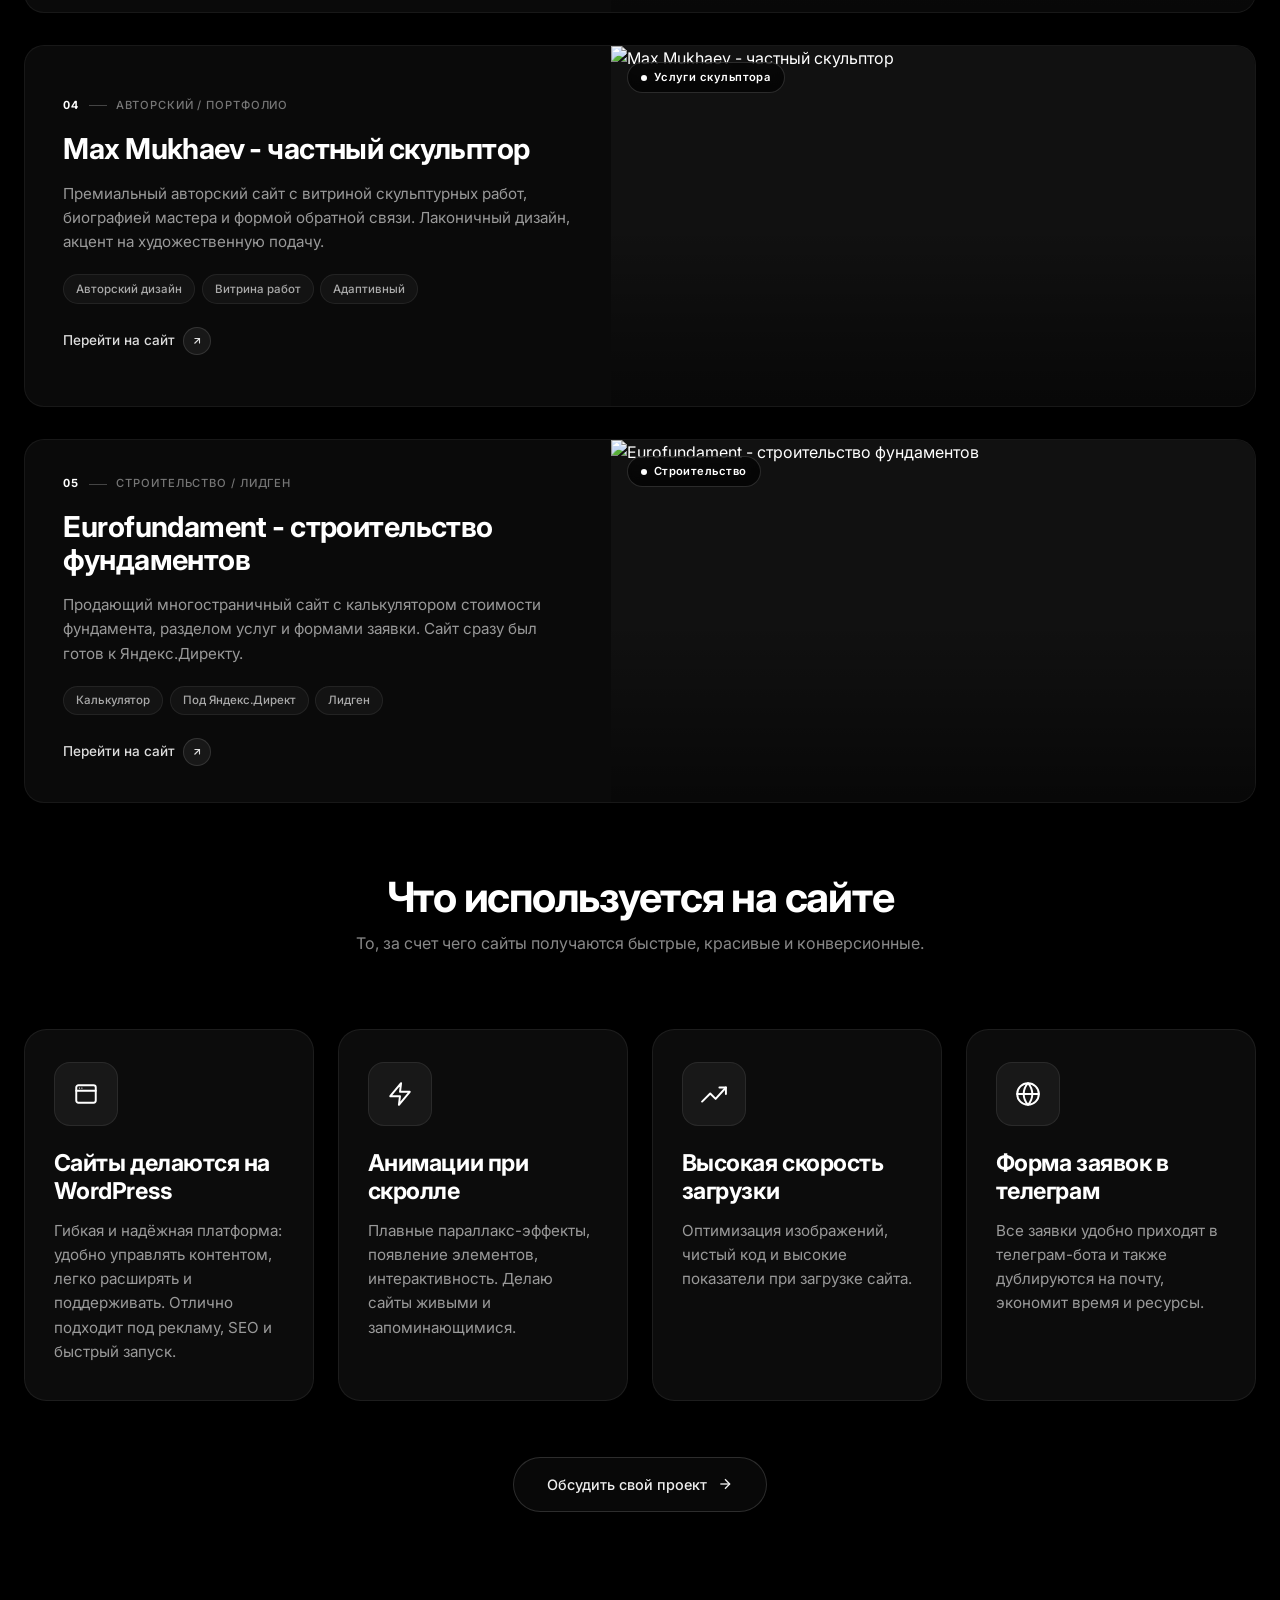
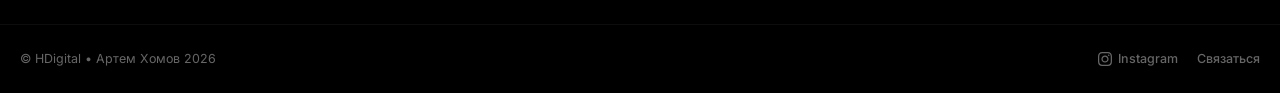
==== commit b5ada481: "Restore mshots images, center cases header, fix mobile hero underline - Revert lbsmile/maxmukhaev/eu" ====
--- a/projects.html
+++ b/projects.html
@@ -107,9 +107,9 @@
                         <div class="project-image-wrap">
                             <span class="project-badge"><span class="project-badge-dot"></span>Стоматология</span>
                             <img class="project-image"
-                                src="https://image.thum.io/get/width/1280/crop/800/viewportwidth/1280/noanimate/https://lbsmile.ru"
+                                src="https://s.wordpress.com/mshots/v1/https%3A%2F%2Flbsmile.ru?w=1280&h=800"
                                 alt="LBSmile - клиника стоматологии" loading="lazy"
-                                onerror="this.onerror=null;this.src='https://s.wordpress.com/mshots/v1/https%3A%2F%2Flbsmile.ru?w=1280&h=800';">
+                                onerror="this.onerror=null;this.src='https://image.thum.io/get/width/1280/crop/800/viewportwidth/1280/noanimate/https://lbsmile.ru';">
                             <div class="project-image-shade"></div>
                         </div>
                         <div class="project-content">
@@ -224,9 +224,9 @@
                         <div class="project-image-wrap">
                             <span class="project-badge"><span class="project-badge-dot"></span>Услуги скульптора</span>
                             <img class="project-image"
-                                src="https://image.thum.io/get/width/1280/crop/800/viewportwidth/1280/noanimate/https://maxmukhaev.com"
+                                src="https://s.wordpress.com/mshots/v1/https%3A%2F%2Fmaxmukhaev.com?w=1280&h=800"
                                 alt="Max Mukhaev - частный скульптор" loading="lazy"
-                                onerror="this.onerror=null;this.src='https://s.wordpress.com/mshots/v1/https%3A%2F%2Fmaxmukhaev.com?w=1280&h=800';">
+                                onerror="this.onerror=null;this.src='https://image.thum.io/get/width/1280/crop/800/viewportwidth/1280/noanimate/https://maxmukhaev.com';">
                             <div class="project-image-shade"></div>
                         </div>
                         <div class="project-content">
@@ -264,9 +264,9 @@
                         <div class="project-image-wrap">
                             <span class="project-badge"><span class="project-badge-dot"></span>Строительство</span>
                             <img class="project-image"
-                                src="https://image.thum.io/get/width/1280/crop/800/viewportwidth/1280/noanimate/https://eurofundament.ru"
+                                src="https://s.wordpress.com/mshots/v1/https%3A%2F%2Feurofundament.ru?w=1280&h=800"
                                 alt="Eurofundament - строительство фундаментов" loading="lazy"
-                                onerror="this.onerror=null;this.src='https://s.wordpress.com/mshots/v1/https%3A%2F%2Feurofundament.ru?w=1280&h=800';">
+                                onerror="this.onerror=null;this.src='https://image.thum.io/get/width/1280/crop/800/viewportwidth/1280/noanimate/https://eurofundament.ru';">
                             <div class="project-image-shade"></div>
                         </div>
                         <div class="project-content">
--- a/styles.css
+++ b/styles.css
@@ -525,7 +525,10 @@
 }
 .hero-title-gray:hover { color: #8a8a8a; }
 .hero-title-white {
-    display: inline-block;
+    display: block;
+    width: fit-content;
+    margin-left: auto;
+    margin-right: auto;
     color: #fff;
     margin-top: 0.15rem;
     position: relative;
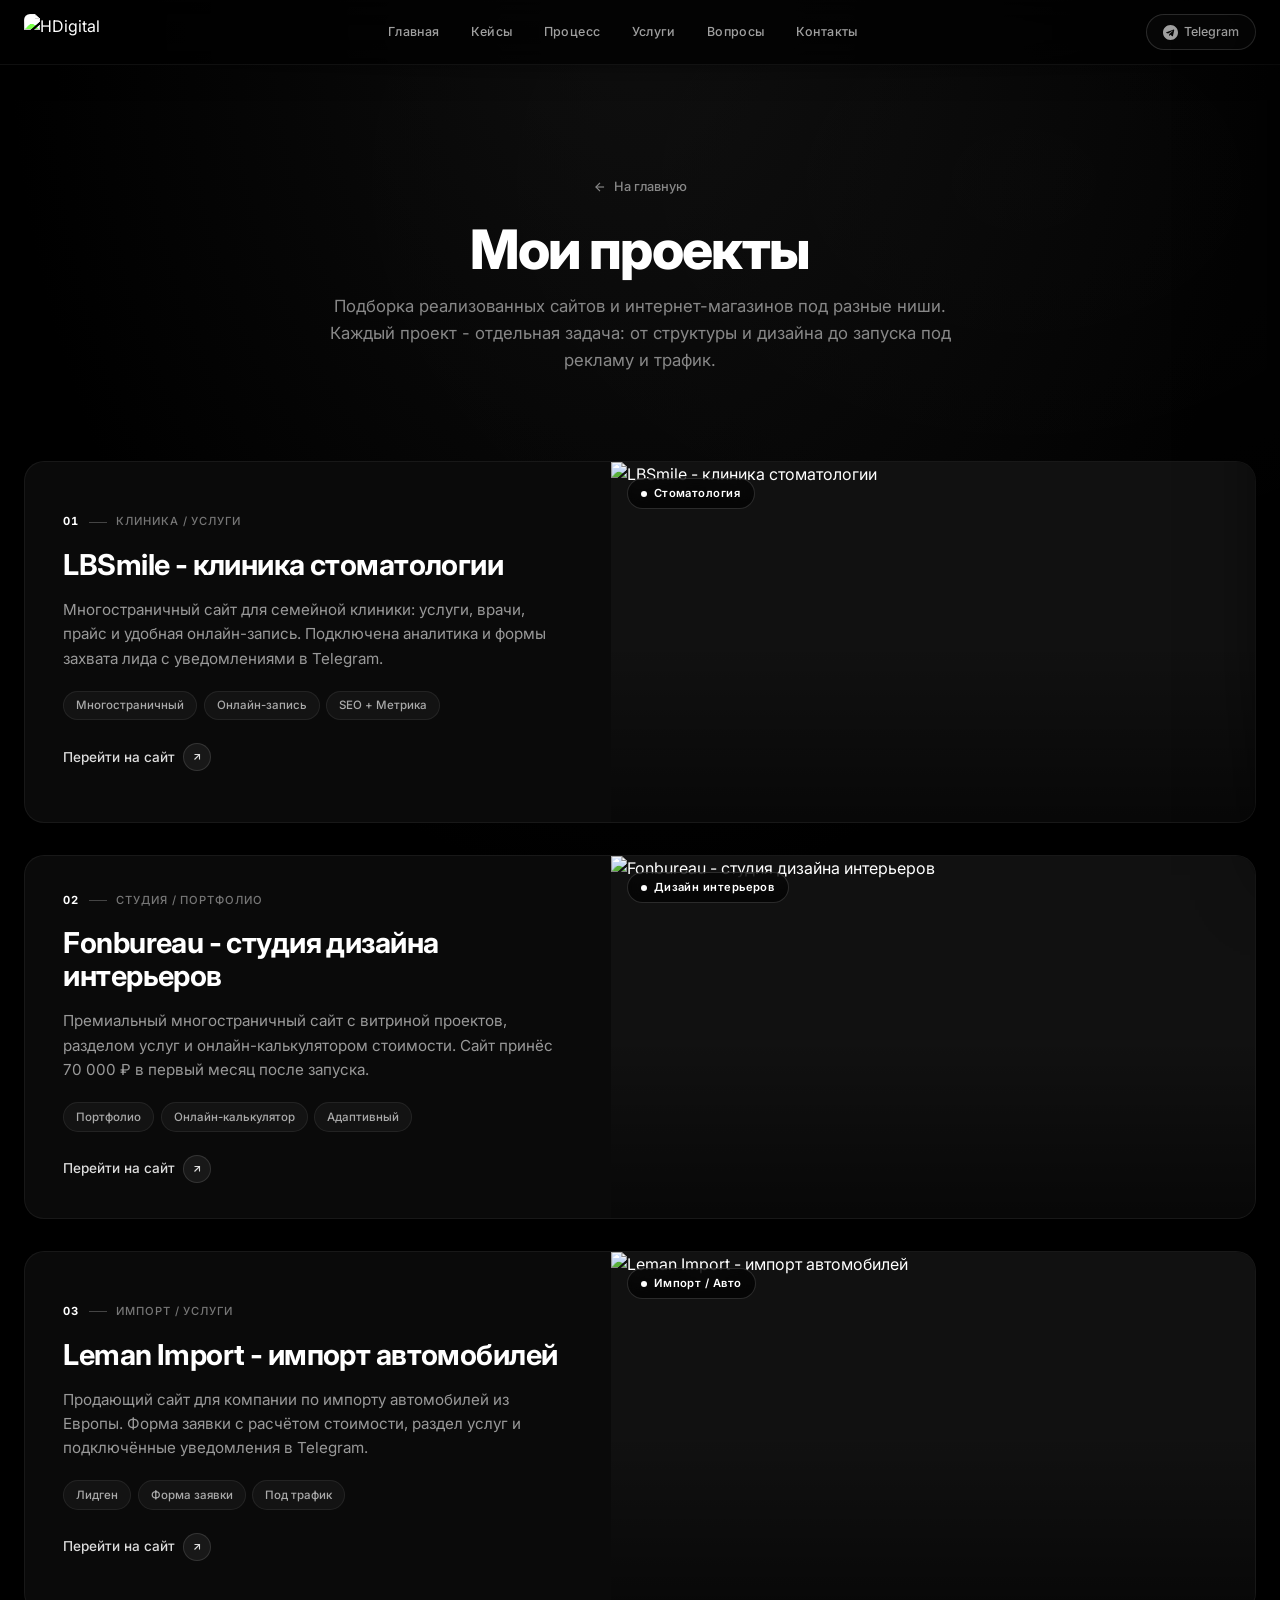
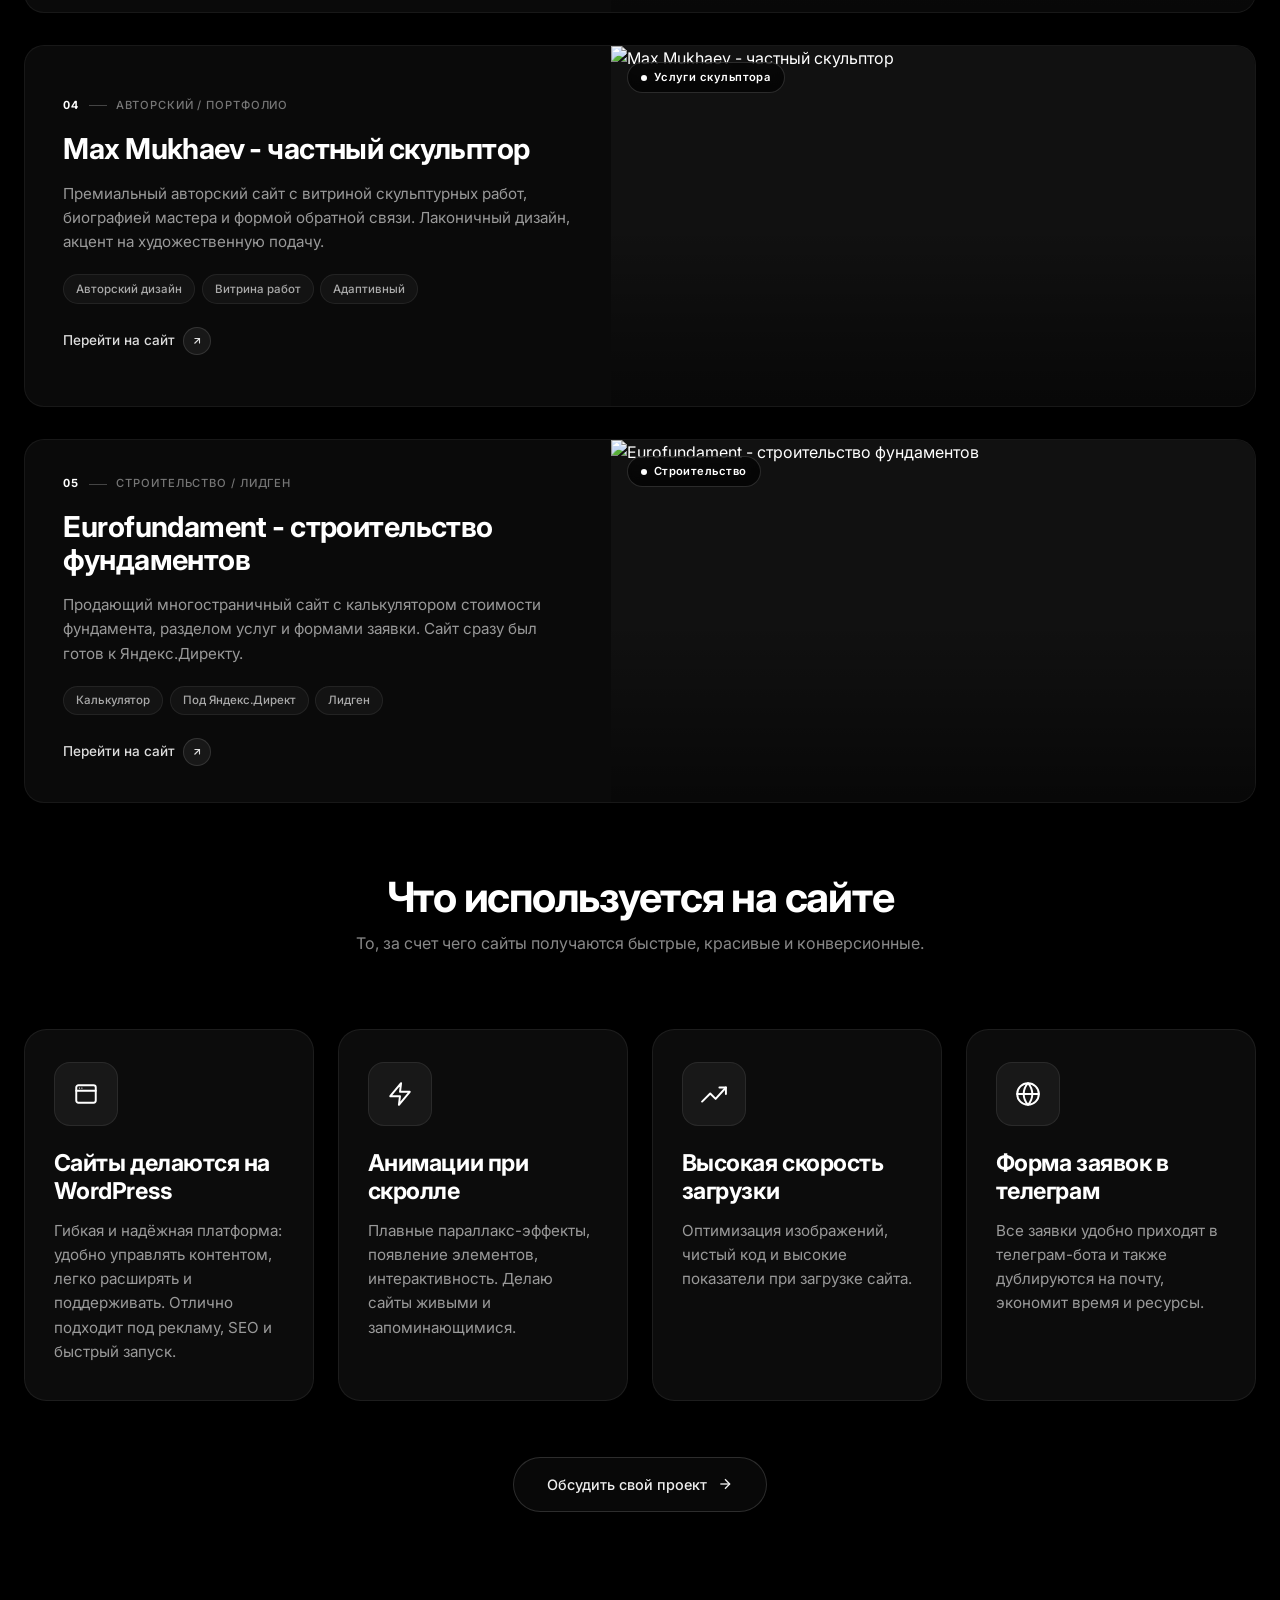
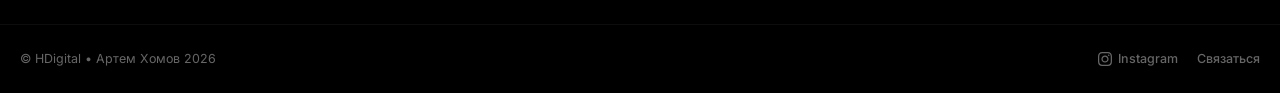
==== commit 06fa3c99: "Restore Лендинг card, set Многостраничный to 15k, replace i-ray with leman-import - Services: Лендин" ====
--- a/projects.html
+++ b/projects.html
@@ -8,7 +8,9 @@
     <meta name="description"
         content="Портфолио HDigital: реализованные сайты и интернет-магазины под рекламу и трафик. Стоматология, дизайн интерьеров, магазин техники, услуги и строительство.">
     <link rel="icon" type="image/jpeg" href="https://i.imgur.com/ctTN3R5.jpg">
-    <link href="https://fonts.googleapis.com/css2?family=Inter:wght@300;400;500;600;700;800;900&display=swap"
+    <link rel="preconnect" href="https://fonts.googleapis.com">
+    <link rel="preconnect" href="https://fonts.gstatic.com" crossorigin>
+    <link href="https://fonts.googleapis.com/css2?family=Inter:wght@400;500;600;700;800&display=swap"
         rel="stylesheet">
     <link rel="stylesheet" href="styles.css">
 </head>
@@ -179,32 +181,32 @@
                     </div>
                 </div>
 
-                <!-- 03 - i-ray.ru -->
-                <div class="project-card reveal">
-                    <div class="project-inner">
-                        <div class="project-image-wrap">
-                            <span class="project-badge"><span class="project-badge-dot"></span>Интернет-магазин</span>
-                            <img class="project-image"
-                                src="https://s.wordpress.com/mshots/v1/https%3A%2F%2Fi-ray.ru?w=1200&h=800"
-                                alt="i-Ray - магазин техники" loading="lazy"
-                                onerror="this.onerror=null;this.src='https://image.thum.io/get/width/1200/crop/800/https://i-ray.ru';">
+                <!-- 03 - leman-import.ru -->
+                <div class="project-card reveal">
+                    <div class="project-inner">
+                        <div class="project-image-wrap">
+                            <span class="project-badge"><span class="project-badge-dot"></span>Импорт / Авто</span>
+                            <img class="project-image"
+                                src="https://s.wordpress.com/mshots/v1/https%3A%2F%2Fleman-import.ru?w=1280&h=800"
+                                alt="Leman Import - импорт автомобилей" loading="lazy"
+                                onerror="this.onerror=null;this.src='https://image.thum.io/get/width/1280/crop/800/viewportwidth/1280/noanimate/https://leman-import.ru';">
                             <div class="project-image-shade"></div>
                         </div>
                         <div class="project-content">
                             <div class="project-meta">
                                 <span class="project-meta-num">03</span>
                                 <span class="project-meta-sep"></span>
-                                <span>Магазин / E-commerce</span>
-                            </div>
-                            <h3 class="project-title">i-Ray - магазин техники</h3>
-                            <p class="project-desc">Интернет-магазин с каталогом, фильтрами, карточками товаров
-                                и корзиной. Сайт спроектирован под трафик из контекста.</p>
-                            <div class="project-tags">
-                                <span class="project-tag">Каталог + корзина</span>
-                                <span class="project-tag">Фильтры</span>
+                                <span>Импорт / Услуги</span>
+                            </div>
+                            <h3 class="project-title">Leman Import - импорт автомобилей</h3>
+                            <p class="project-desc">Продающий сайт для компании по импорту автомобилей из Европы.
+                                Форма заявки с расчётом стоимости, раздел услуг и подключённые уведомления в Telegram.</p>
+                            <div class="project-tags">
+                                <span class="project-tag">Лидген</span>
+                                <span class="project-tag">Форма заявки</span>
                                 <span class="project-tag">Под трафик</span>
                             </div>
-                            <a class="project-link" href="https://i-ray.ru/" target="_blank" rel="noopener">
+                            <a class="project-link" href="https://leman-import.ru/" target="_blank" rel="noopener">
                                 Перейти на сайт
                                 <span class="project-link-icon">
                                     <svg width="12" height="12" viewBox="0 0 24 24" fill="none" stroke="currentColor"
--- a/styles.css
+++ b/styles.css
@@ -248,9 +248,7 @@
 .mobile-menu-overlay {
     position: fixed;
     inset: 0;
-    background: rgba(0, 0, 0, 0.55);
-    backdrop-filter: blur(4px);
-    -webkit-backdrop-filter: blur(4px);
+    background: rgba(0, 0, 0, 0.6);
     z-index: 10000;
     opacity: 0;
     visibility: hidden;
@@ -267,21 +265,20 @@
     bottom: 0;
     width: 300px;
     max-width: 86vw;
-    background: rgba(8, 8, 8, 0.98);
-    backdrop-filter: saturate(180%) blur(24px);
-    -webkit-backdrop-filter: saturate(180%) blur(24px);
+    background: #0a0a0a;
     border-left: 1px solid rgba(255, 255, 255, 0.08);
     z-index: 10001;
-    transform: translateX(100%);
-    transition: transform 0.55s cubic-bezier(0.22, 0.61, 0.36, 1);
+    transform: translateX(100%) translateZ(0);
+    transition: transform 0.45s cubic-bezier(0.22, 0.61, 0.36, 1);
     display: flex;
     flex-direction: column;
     padding: 1.5rem 1.6rem 1.8rem;
     box-shadow: -30px 0 70px -25px rgba(0, 0, 0, 0.8);
     will-change: transform;
+    backface-visibility: hidden;
 }
 .mobile-menu.open {
-    transform: translateX(0);
+    transform: translateX(0) translateZ(0);
 }
 .mobile-menu-head {
     display: flex;
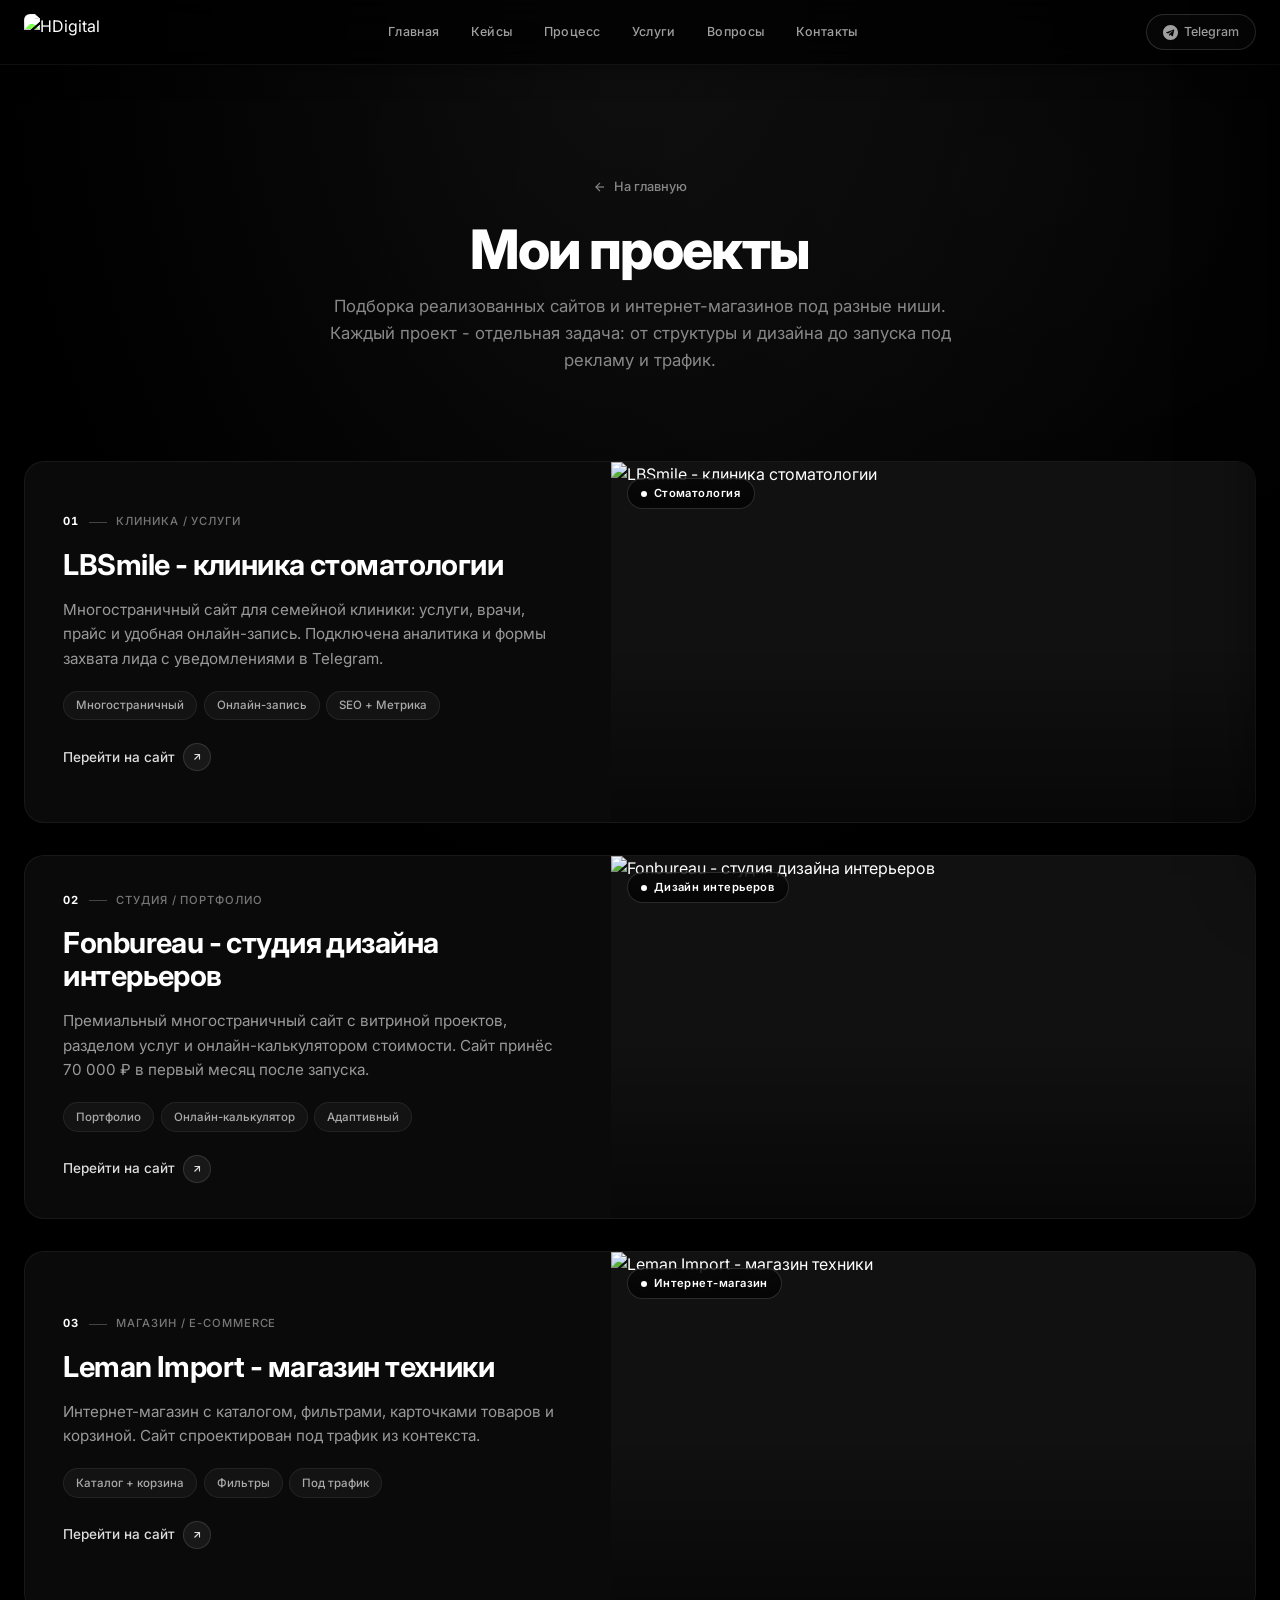
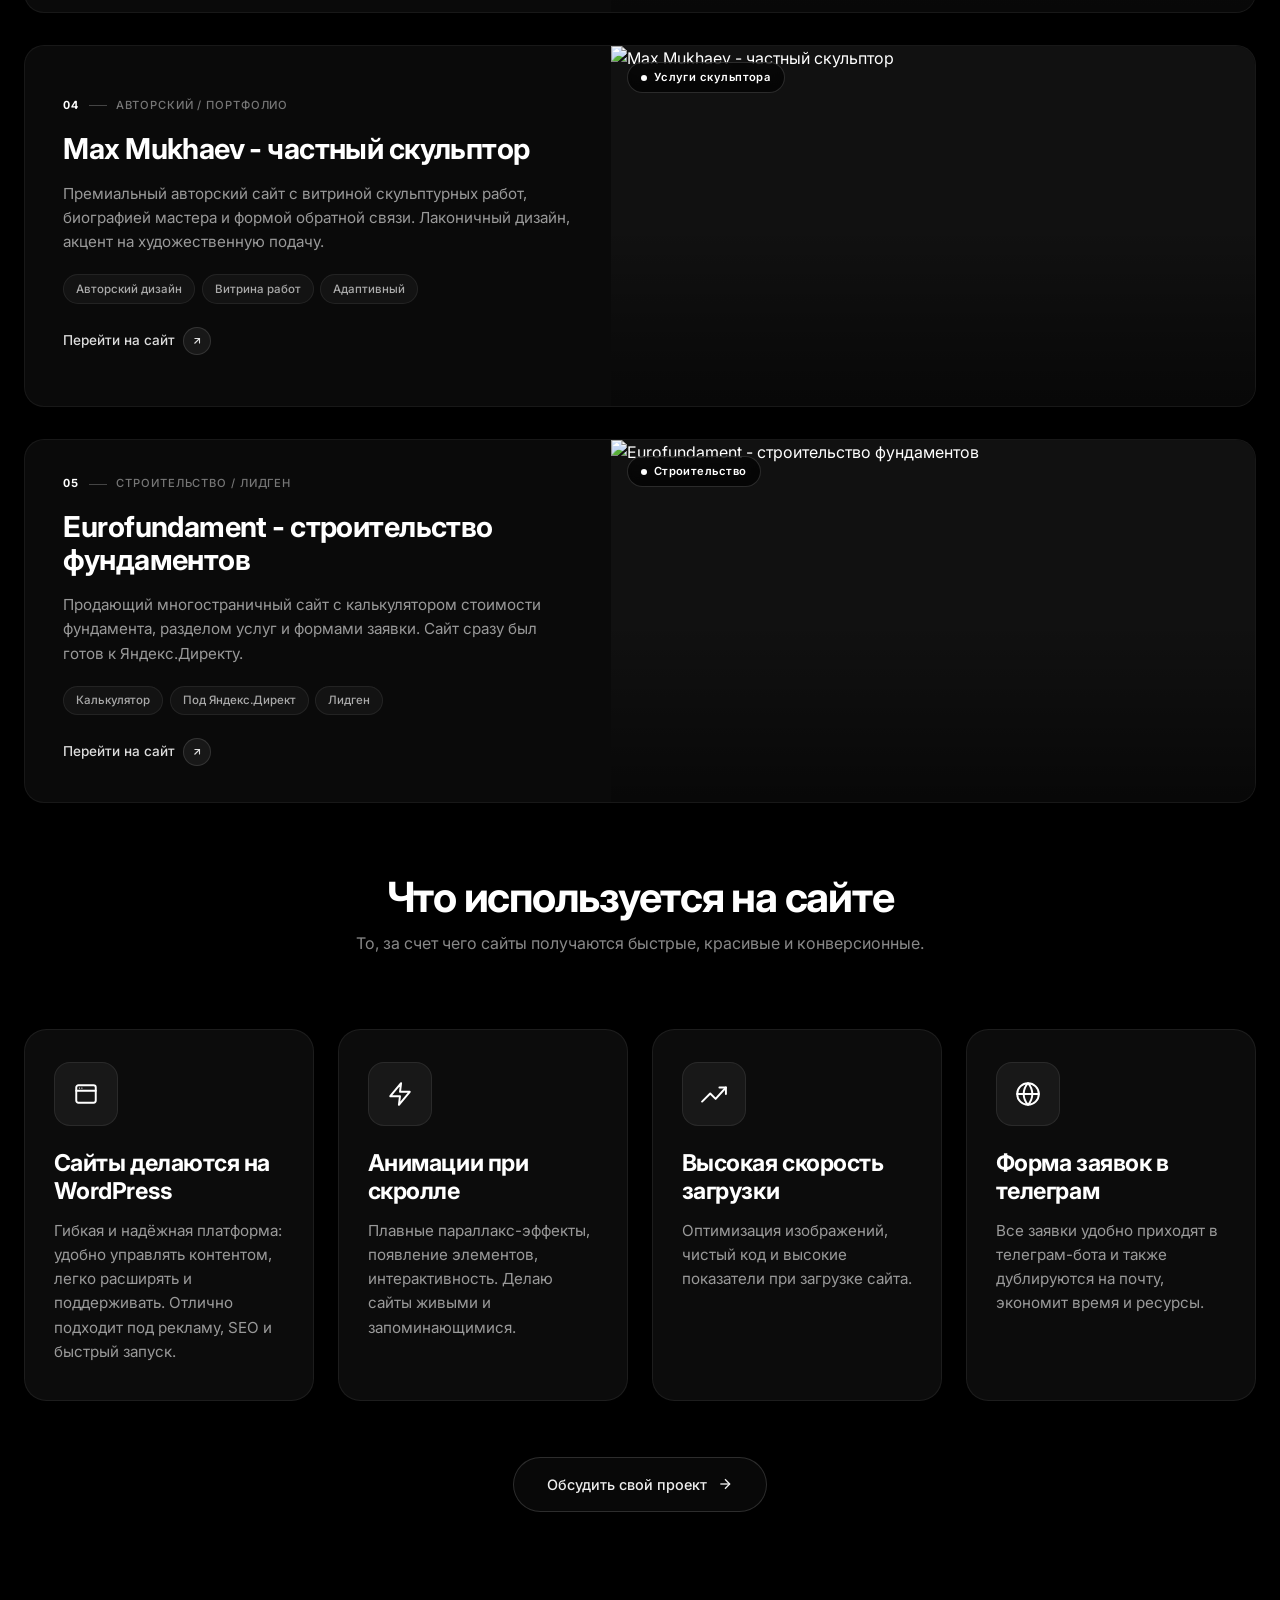
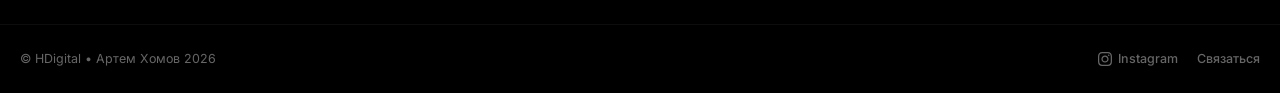
==== commit f5fd18e3: "Fix animations (script order), Leman Import as tech store, add Интернет-магазин service - Load three" ====
--- a/projects.html
+++ b/projects.html
@@ -185,10 +185,10 @@
                 <div class="project-card reveal">
                     <div class="project-inner">
                         <div class="project-image-wrap">
-                            <span class="project-badge"><span class="project-badge-dot"></span>Импорт / Авто</span>
+                            <span class="project-badge"><span class="project-badge-dot"></span>Интернет-магазин</span>
                             <img class="project-image"
                                 src="https://s.wordpress.com/mshots/v1/https%3A%2F%2Fleman-import.ru?w=1280&h=800"
-                                alt="Leman Import - импорт автомобилей" loading="lazy"
+                                alt="Leman Import - магазин техники" loading="lazy"
                                 onerror="this.onerror=null;this.src='https://image.thum.io/get/width/1280/crop/800/viewportwidth/1280/noanimate/https://leman-import.ru';">
                             <div class="project-image-shade"></div>
                         </div>
@@ -196,14 +196,14 @@
                             <div class="project-meta">
                                 <span class="project-meta-num">03</span>
                                 <span class="project-meta-sep"></span>
-                                <span>Импорт / Услуги</span>
-                            </div>
-                            <h3 class="project-title">Leman Import - импорт автомобилей</h3>
-                            <p class="project-desc">Продающий сайт для компании по импорту автомобилей из Европы.
-                                Форма заявки с расчётом стоимости, раздел услуг и подключённые уведомления в Telegram.</p>
-                            <div class="project-tags">
-                                <span class="project-tag">Лидген</span>
-                                <span class="project-tag">Форма заявки</span>
+                                <span>Магазин / E-commerce</span>
+                            </div>
+                            <h3 class="project-title">Leman Import - магазин техники</h3>
+                            <p class="project-desc">Интернет-магазин с каталогом, фильтрами, карточками товаров
+                                и корзиной. Сайт спроектирован под трафик из контекста.</p>
+                            <div class="project-tags">
+                                <span class="project-tag">Каталог + корзина</span>
+                                <span class="project-tag">Фильтры</span>
                                 <span class="project-tag">Под трафик</span>
                             </div>
                             <a class="project-link" href="https://leman-import.ru/" target="_blank" rel="noopener">
